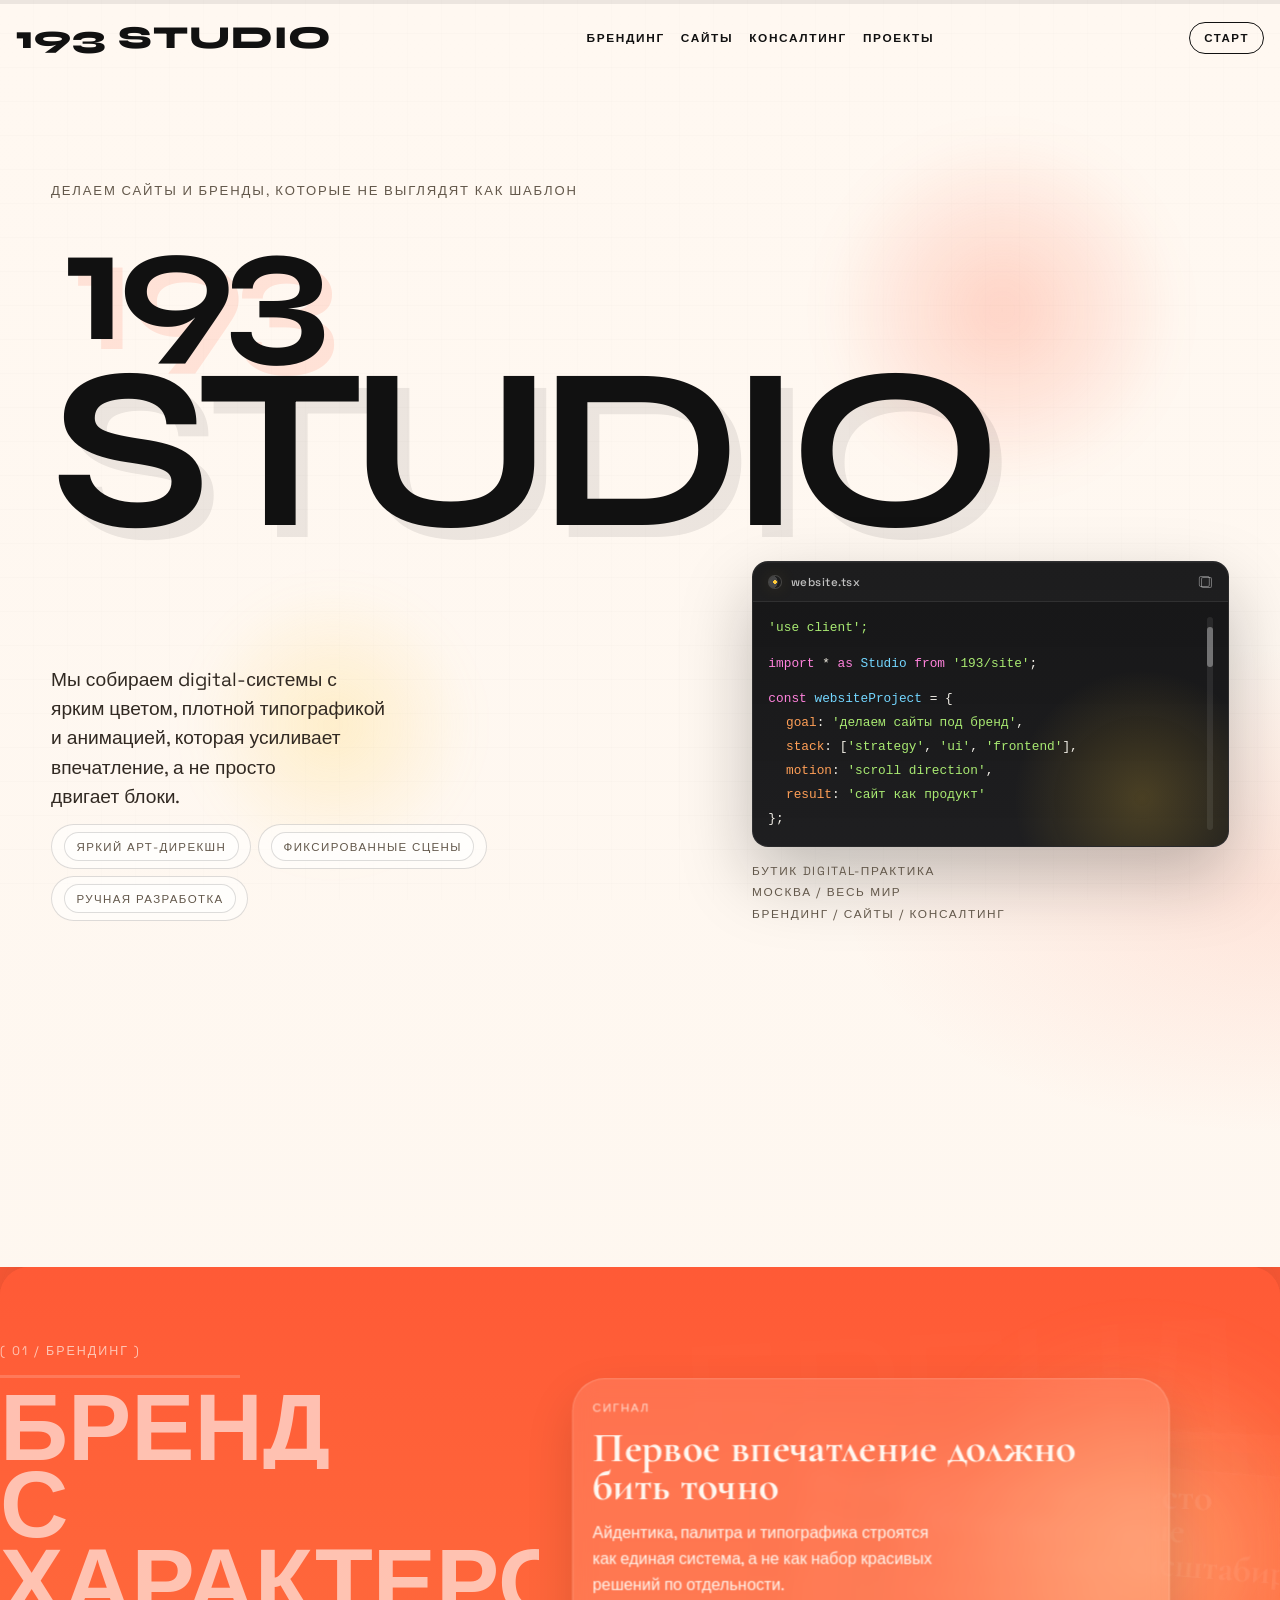
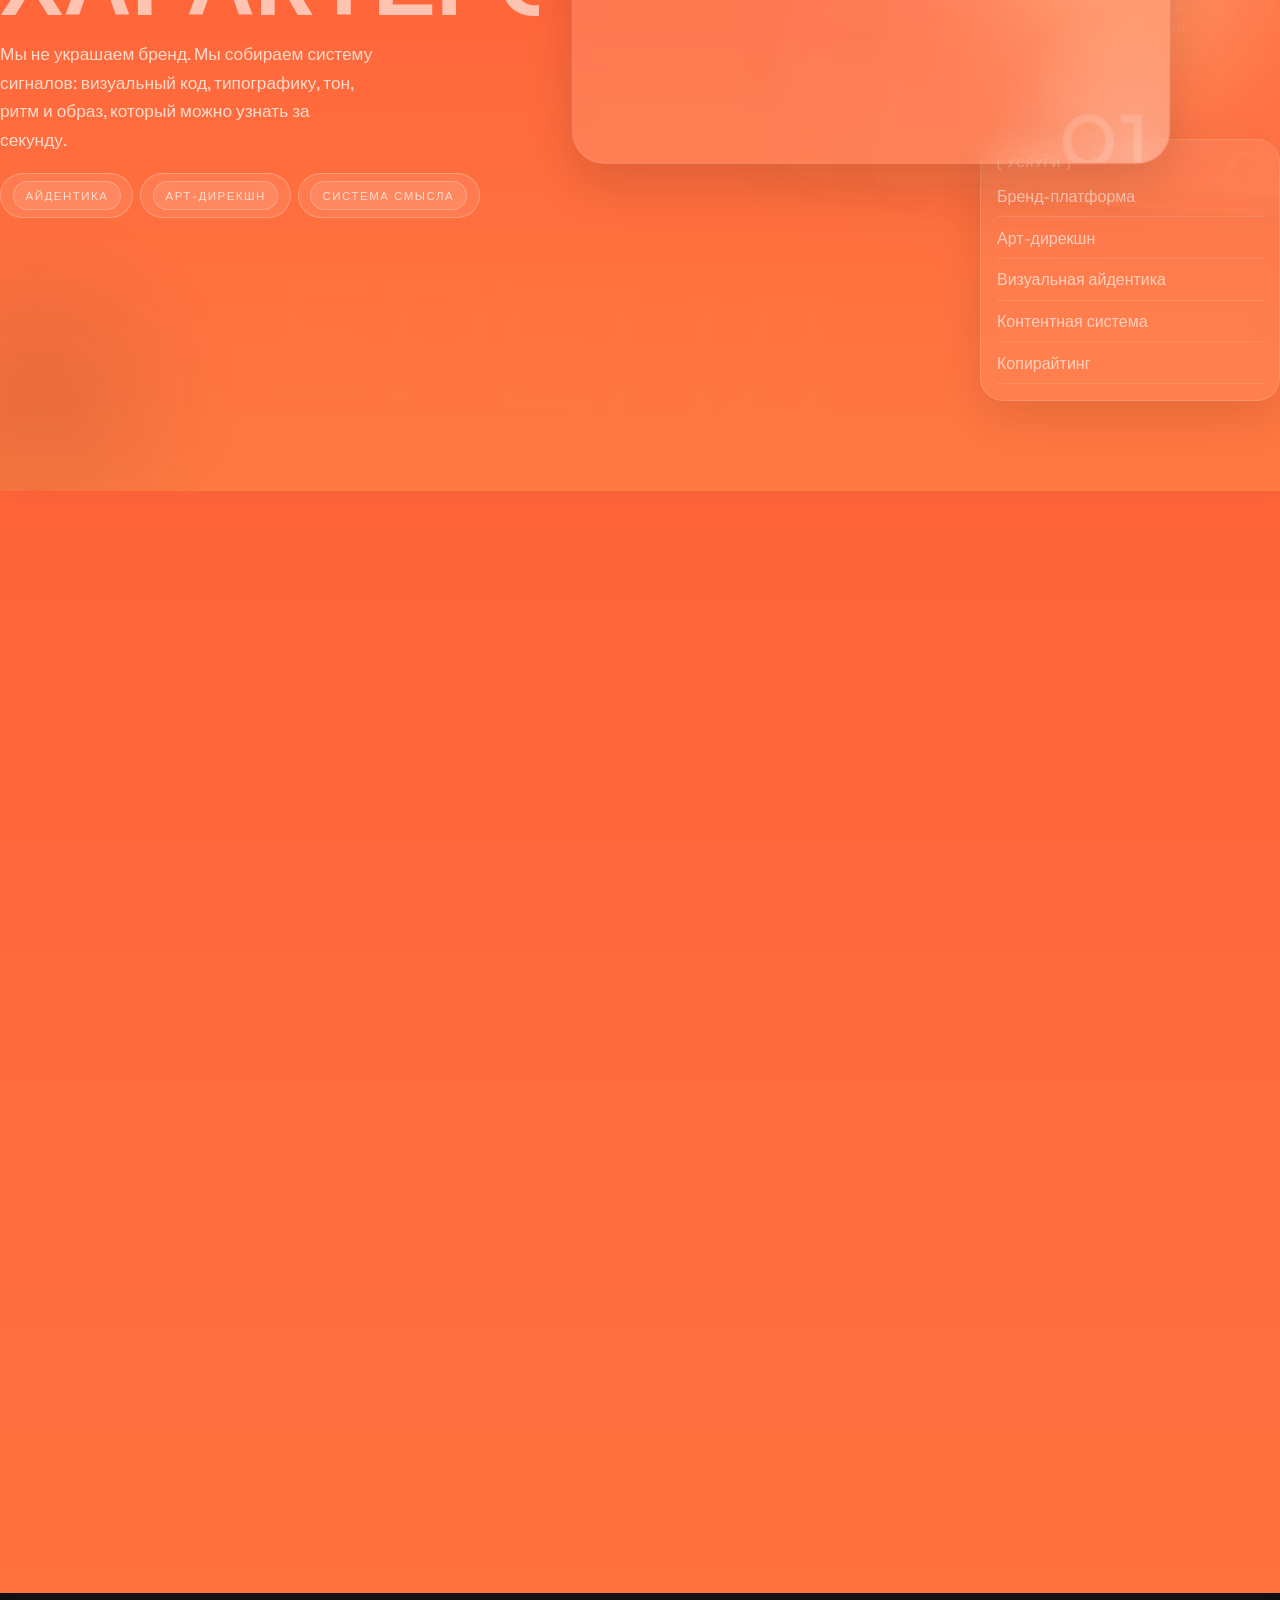
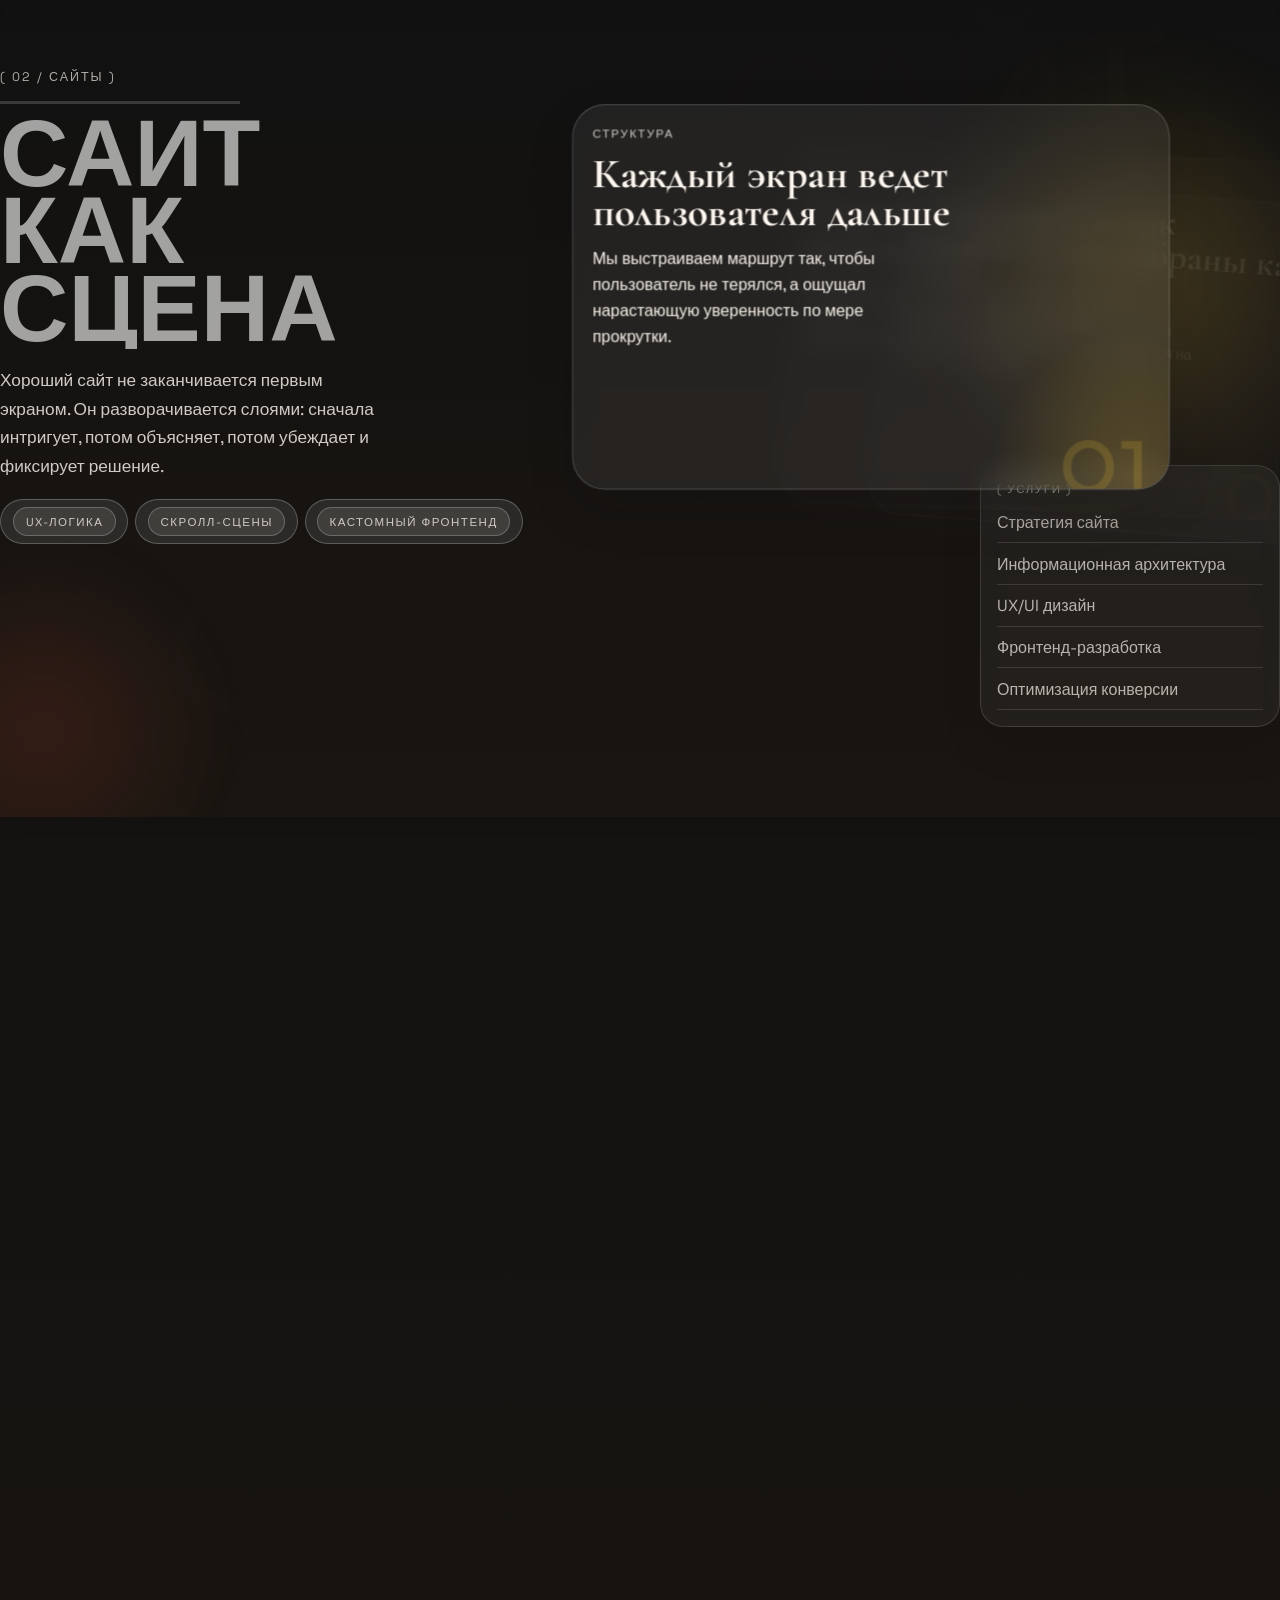
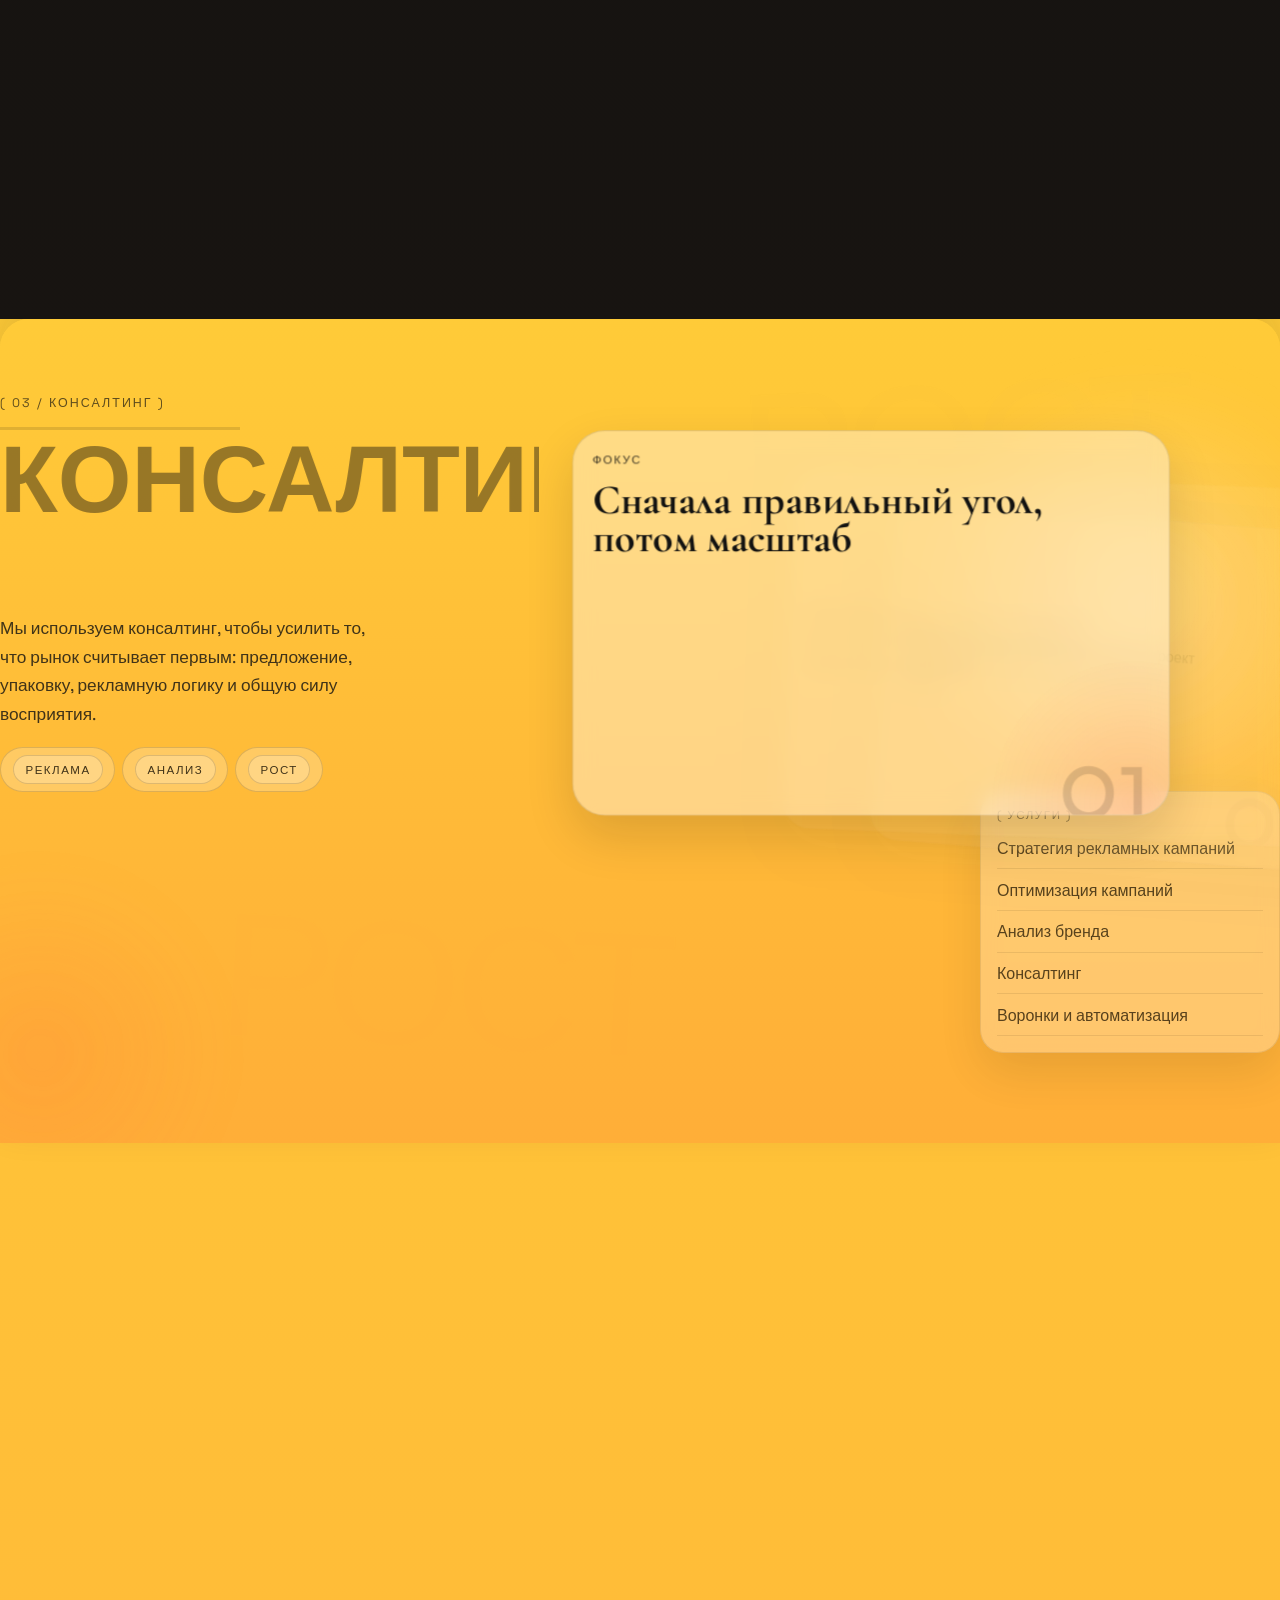
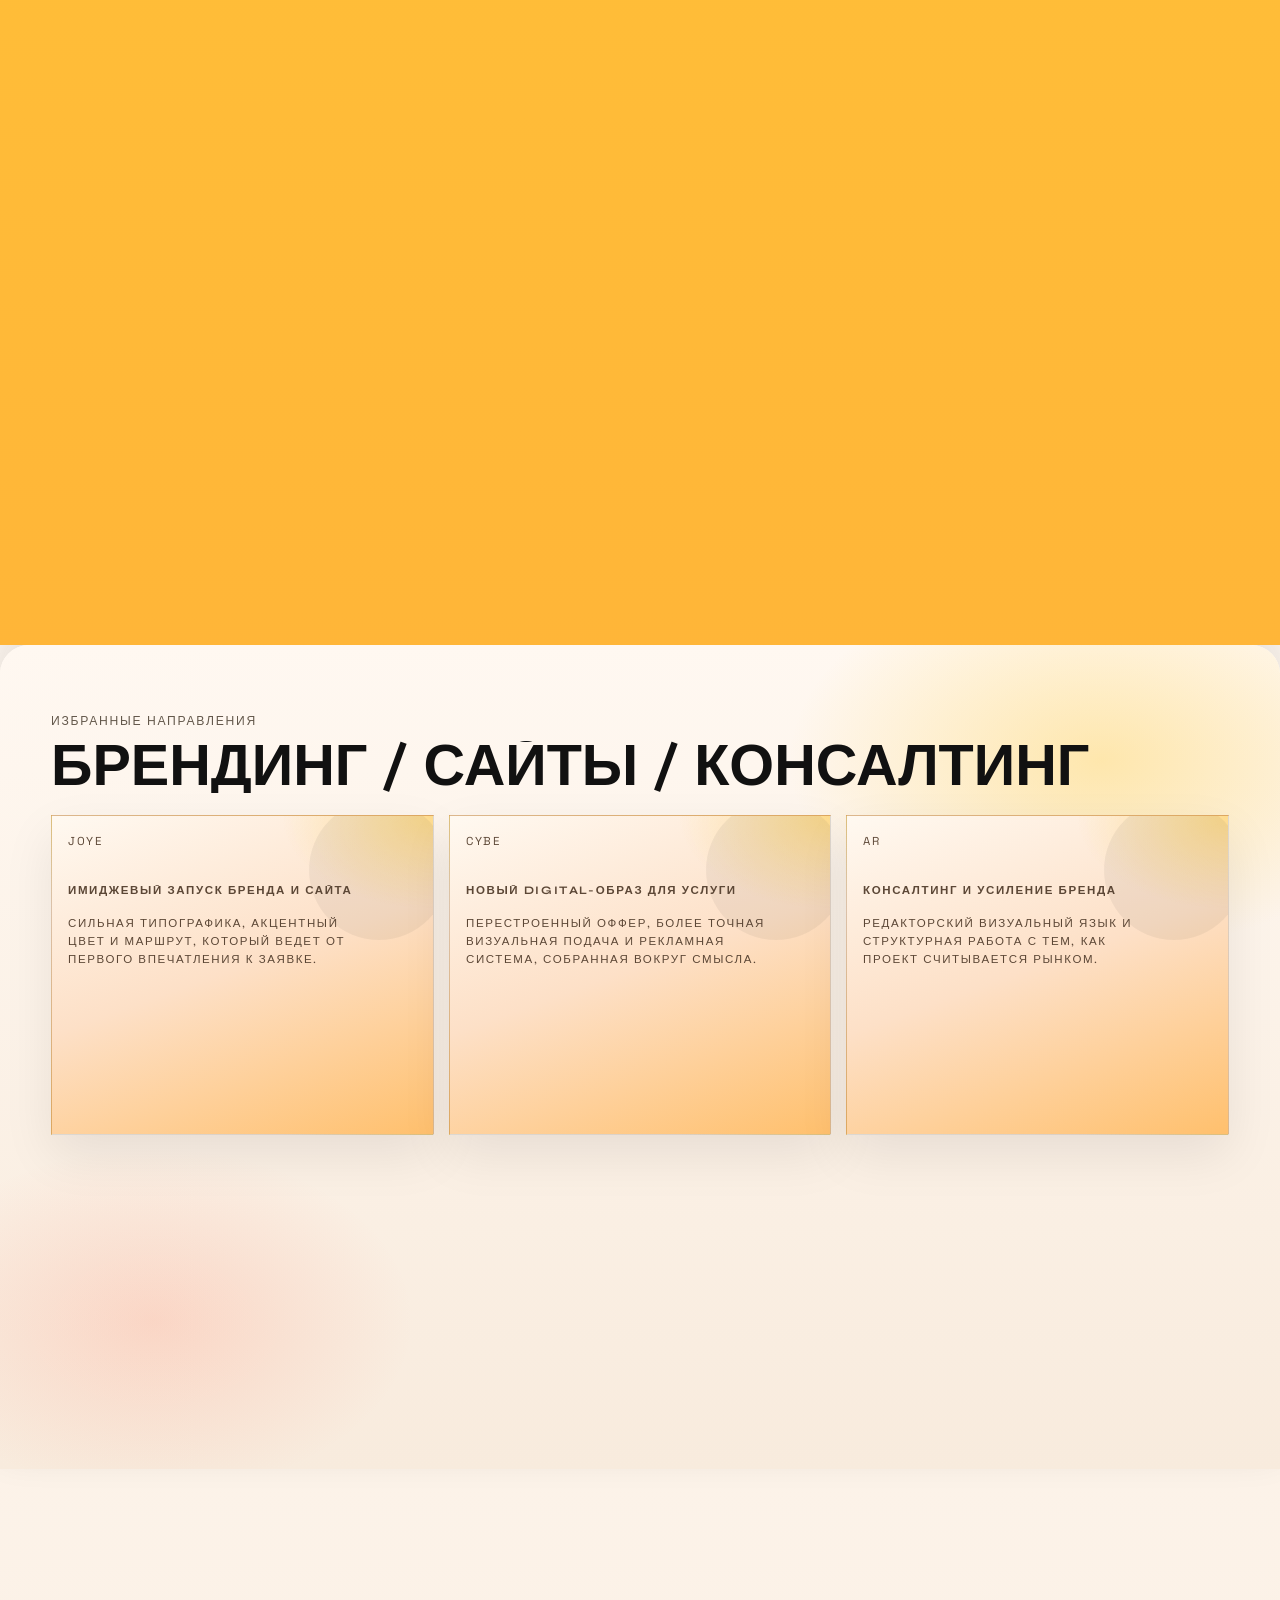
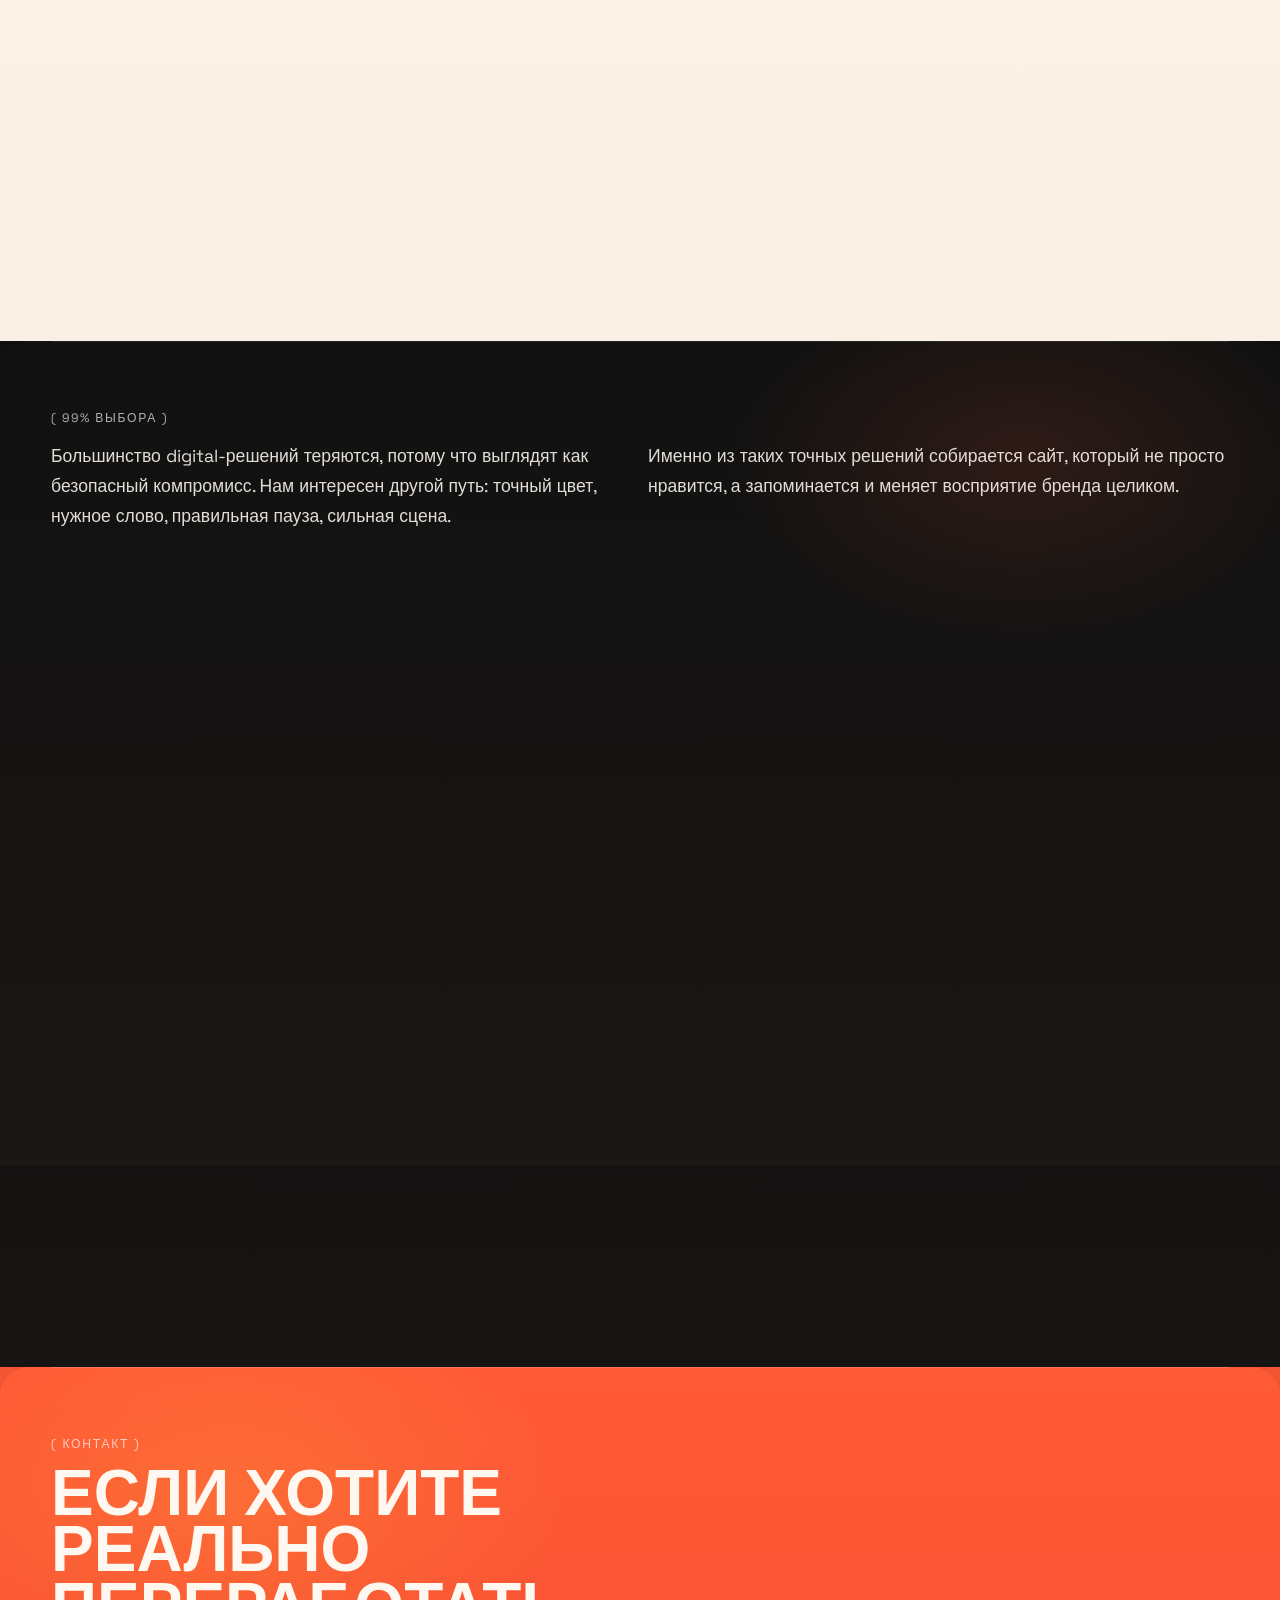
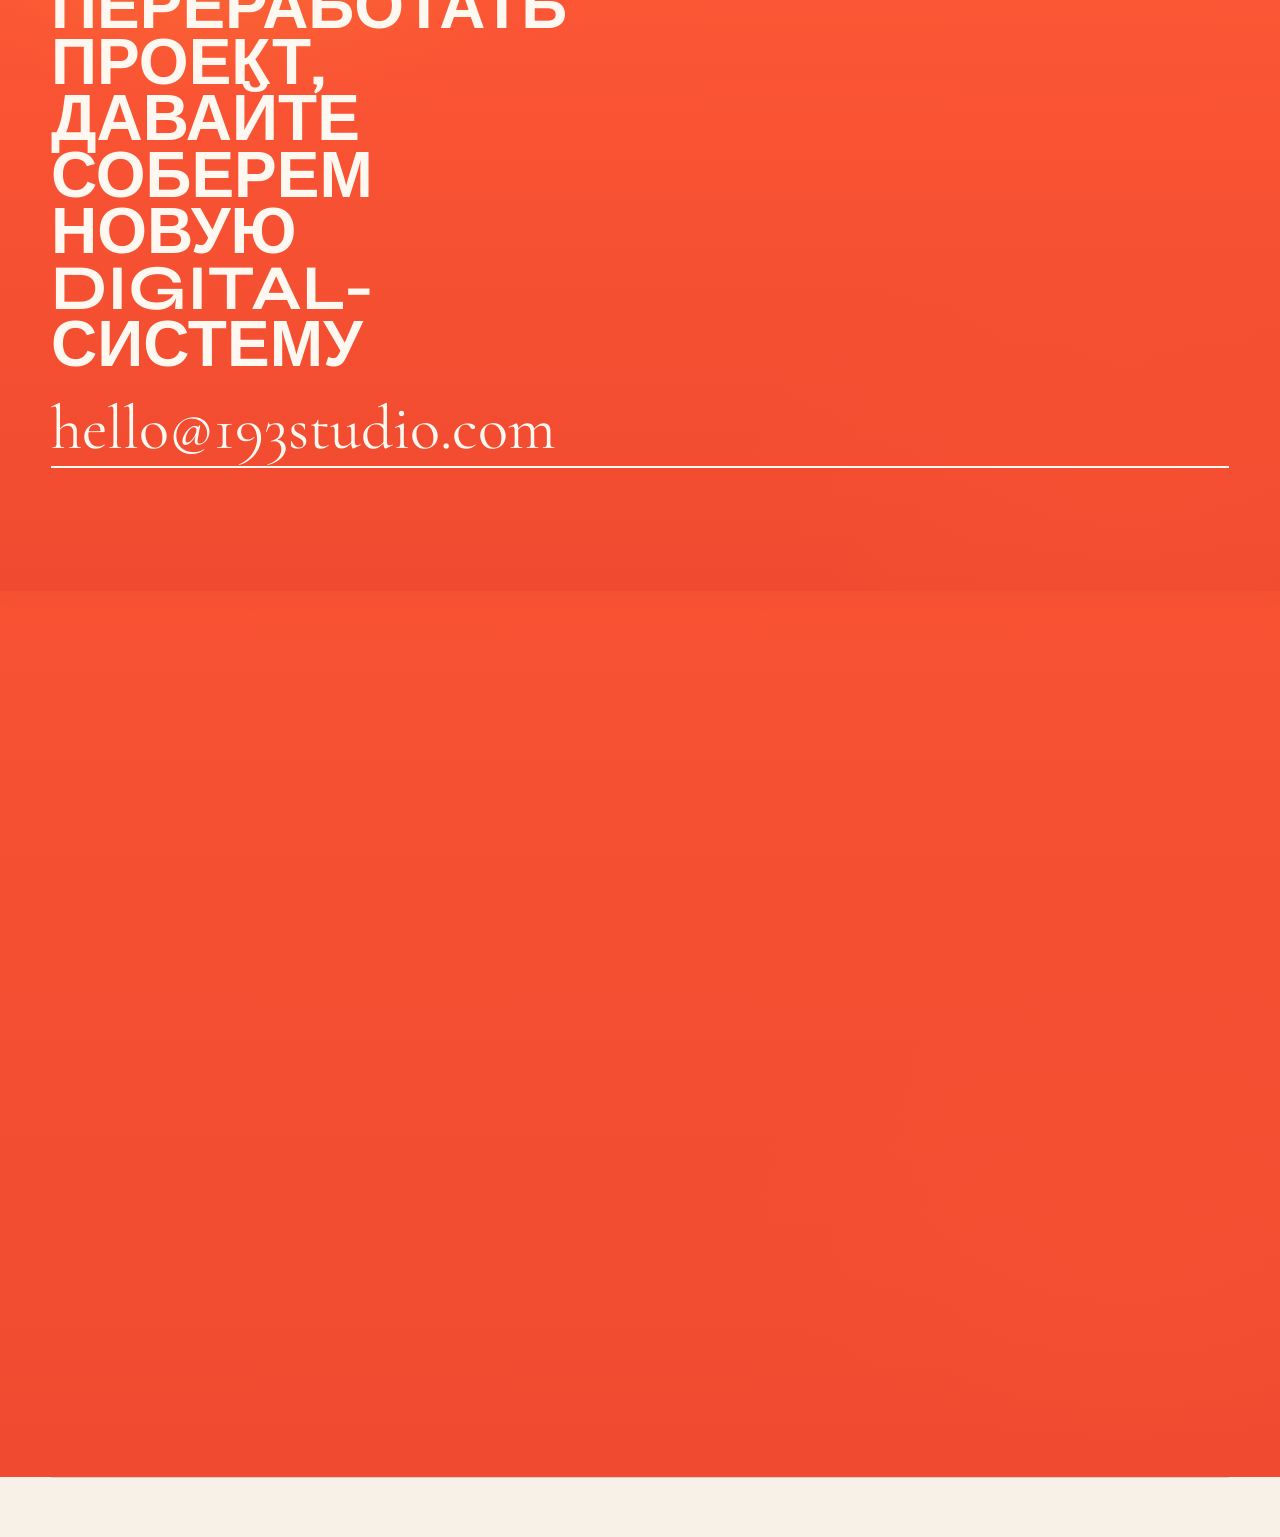
==== index.html @ e68c31e2 "Initial site for GitHub Pages" ====
﻿<!DOCTYPE html>
<html lang="ru">
<head>
  <meta charset="UTF-8" />
  <meta name="viewport" content="width=device-width, initial-scale=1.0" />
  <title>193 Studio - брендинг, сайты и digital-системы</title>
  <meta name="description" content="193 Studio - яркие digital-системы с сильной типографикой, режиссурой скролла и кастомной разработкой." />
  <link rel="preconnect" href="https://fonts.googleapis.com" />
  <link rel="preconnect" href="https://fonts.gstatic.com" crossorigin />
  <link href="https://fonts.googleapis.com/css2?family=Cormorant+Garamond:wght@500;600;700&family=Space+Grotesk:wght@400;500;700&family=Syne:wght@500;700;800&display=swap" rel="stylesheet" />
  <link rel="stylesheet" href="styles.css?v=20260404-25" />
</head>
<body>
  <div class="scroll-progress" aria-hidden="true"><span id="scrollProgress"></span></div>
  <div class="site-intro" id="siteIntro" aria-hidden="true">
    <div class="site-intro__wave-shell" id="siteIntroLogo">
      <span class="site-intro__wave-glow" aria-hidden="true"></span>
    </div>
  </div>

  <header class="topbar" id="topbar">
    <a class="brand" href="#home">193 STUDIO</a>
    <nav class="topnav">
      <a href="#branding">Брендинг</a>
      <a href="#website">Сайты</a>
      <a href="#consulting">Консалтинг</a>
      <a href="#projects">Проекты</a>
    </nav>
    <a class="top-cta" href="#contact">Старт</a>
  </header>

  <main id="home">
    <section class="hero stack-scene" aria-label="Первый экран">
      <div class="hero-pin stack-pin">
        <div class="hero-shell section-wrap">
          <div class="hero-grid">
            <div class="hero-main">
              <p class="hero-kicker">Делаем сайты и бренды, которые не выглядят как шаблон</p>
              <div class="hero-title-wrap" aria-label="193 Studio">
                <h1 class="hero-line hero-line-top" data-text="193">193</h1>
                <h1 class="hero-line hero-line-bottom" data-text="STUDIO">STUDIO</h1>
              </div>
              <div class="hero-bottom">
                <div class="hero-summary">
                  <p>Мы собираем digital-системы с ярким цветом, плотной типографикой и анимацией, которая усиливает впечатление, а не просто двигает блоки.</p>
                  <div class="hero-pills">
                    <span>яркий арт-дирекшн</span>
                    <span>фиксированные сцены</span>
                    <span>ручная разработка</span>
                  </div>
                </div>
                <div class="hero-side" data-drift="0.08">
                  <aside class="hero-codecard" aria-label="Кодовая карточка">
                    <div class="hero-codecard__bar">
                      <span class="hero-codecard__dots" aria-hidden="true"></span>
                      <span class="hero-codecard__file">website.tsx</span>
                      <span class="hero-codecard__copy" aria-hidden="true"></span>
                    </div>
                    <div class="hero-codecard__body">
                      <div class="hero-codecard__editor" aria-hidden="true">
                        <div class="code-line" style="--line-delay:0.08s"><span class="code-string">'use client';</span></div>
                        <div class="code-line code-line--gap" style="--line-delay:0.12s"></div>
                        <div class="code-line" style="--line-delay:0.18s"><span class="code-keyword">import</span> <span class="code-operator">*</span> <span class="code-keyword">as</span> <span class="code-name">Studio</span> <span class="code-keyword">from</span> <span class="code-string">'193/site'</span>;</div>
                        <div class="code-line code-line--gap" style="--line-delay:0.22s"></div>
                        <div class="code-line" style="--line-delay:0.3s"><span class="code-keyword">const</span> <span class="code-name">websiteProject</span> = {</div>
                        <div class="code-line code-line--indent" style="--line-delay:0.38s"><span class="code-key">goal</span>: <span class="code-string">'делаем сайты под бренд'</span>,</div>
                        <div class="code-line code-line--indent" style="--line-delay:0.46s"><span class="code-key">stack</span>: [<span class="code-string">'strategy'</span>, <span class="code-string">'ui'</span>, <span class="code-string">'frontend'</span>],</div>
                        <div class="code-line code-line--indent" style="--line-delay:0.54s"><span class="code-key">motion</span>: <span class="code-string">'scroll direction'</span>,</div>
                        <div class="code-line code-line--indent" style="--line-delay:0.62s"><span class="code-key">result</span>: <span class="code-string">'сайт как продукт'</span></div>
                        <div class="code-line" style="--line-delay:0.7s">};</div>
                      </div>
                      <span class="hero-codecard__scroll" aria-hidden="true"></span>
                    </div>
                  </aside>
                  <div class="hero-meta-group">
                    <p class="hero-meta">Бутик digital-практика</p>
                    <p class="hero-meta">Москва / весь мир</p>
                    <p class="hero-meta">Брендинг / сайты / консалтинг</p>
                  </div>
                </div>
              </div>
            </div>
          </div>
        </div>
      </div>
    </section>

    <section class="ticker" aria-label="Маркировка услуг">
      <div class="ticker-track">
        <span>БРЕНДИНГ</span>
        <span>СТРУКТУРА</span>
        <span>САЙТЫ</span>
        <span>СКРОЛЛ-РИТМ</span>
        <span>КОНСАЛТИНГ</span>
        <span>БРЕНДИНГ</span>
        <span>СТРУКТУРА</span>
        <span>САЙТЫ</span>
        <span>СКРОЛЛ-РИТМ</span>
        <span>КОНСАЛТИНГ</span>
      </div>
    </section>

    <section class="story-stage stage-branding" id="branding">
      <div class="stage-pin section-wrap">
        <div class="stage-ghost" aria-hidden="true">
          <span>БРЕНД</span>
          <span>БРЕНД</span>
        </div>
        <div class="stage-copy reveal" data-drift="0.04">
          <p class="stage-label">( 01 / БРЕНДИНГ )</p>
          <div class="stage-progressline"><span></span></div>
          <h2 class="stage-title">
            <span>Бренд</span>
            <span>с характером</span>
          </h2>
          <p class="stage-text">Мы не украшаем бренд. Мы собираем систему сигналов: визуальный код, типографику, тон, ритм и образ, который можно узнать за секунду.</p>
          <div class="stage-tags">
            <span>айдентика</span>
            <span>арт-дирекшн</span>
            <span>система смысла</span>
          </div>
        </div>

        <div class="stage-panels">
          <article class="stage-panel" data-panel-id="01" data-panel-index="0">
            <span class="panel-kicker">Сигнал</span>
            <strong>Первое впечатление должно бить точно</strong>
            <p>Айдентика, палитра и типографика строятся как единая система, а не как набор красивых решений по отдельности.</p>
          </article>
          <article class="stage-panel" data-panel-id="02" data-panel-index="1">
            <span class="panel-kicker">Голос</span>
            <strong>Редакторский тон вместо безликой подачи</strong>
            <p>Мы настраиваем язык бренда так, чтобы он был острым, запоминающимся и связанным с визуалом.</p>
          </article>
          <article class="stage-panel" data-panel-id="03" data-panel-index="2">
            <span class="panel-kicker">Система</span>
            <strong>Решения, которые выдерживают масштабирование</strong>
            <p>После запуска проект не разваливается: у него уже есть своя логика, правила и точки роста.</p>
          </article>
          <aside class="stage-services reveal">
            <p>( УСЛУГИ )</p>
            <ul>
              <li>Бренд-платформа</li>
              <li>Арт-дирекшн</li>
              <li>Визуальная айдентика</li>
              <li>Контентная система</li>
              <li>Копирайтинг</li>
            </ul>
          </aside>
        </div>
      </div>
    </section>

    <section class="story-stage stage-website" id="website">
      <div class="stage-pin section-wrap">
        <div class="stage-ghost" aria-hidden="true">
          <span>САЙТ</span>
          <span>САЙТ</span>
        </div>
        <div class="stage-copy reveal" data-drift="0.04">
          <p class="stage-label">( 02 / САЙТЫ )</p>
          <div class="stage-progressline"><span></span></div>
          <h2 class="stage-title">
            <span>Сайт</span>
            <span>как сцена</span>
          </h2>
          <p class="stage-text">Хороший сайт не заканчивается первым экраном. Он разворачивается слоями: сначала интригует, потом объясняет, потом убеждает и фиксирует решение.</p>
          <div class="stage-tags">
            <span>UX-логика</span>
            <span>скролл-сцены</span>
            <span>кастомный фронтенд</span>
          </div>
        </div>

        <div class="stage-panels">
          <article class="stage-panel" data-panel-id="01" data-panel-index="0">
            <span class="panel-kicker">Структура</span>
            <strong>Каждый экран ведет пользователя дальше</strong>
            <p>Мы выстраиваем маршрут так, чтобы пользователь не терялся, а ощущал нарастающую уверенность по мере прокрутки.</p>
          </article>
          <article class="stage-panel" data-panel-id="02" data-panel-index="1">
            <span class="panel-kicker">Анимация</span>
            <strong>Скролл ощущается как режиссура</strong>
            <p>Фиксированные сцены, смена акцентов, ритм панелей и типографики создают чувство движения без визуального шума.</p>
          </article>
          <article class="stage-panel" data-panel-id="03" data-panel-index="2">
            <span class="panel-kicker">Реализация</span>
            <strong>Дизайн и код собраны как один язык</strong>
            <p>Поэтому интерфейс выглядит цельно на десктопе и мобильных, а не распадается на отдельные эффекты.</p>
          </article>
          <aside class="stage-services reveal">
            <p>( УСЛУГИ )</p>
            <ul>
              <li>Стратегия сайта</li>
              <li>Информационная архитектура</li>
              <li>UX/UI дизайн</li>
              <li>Фронтенд-разработка</li>
              <li>Оптимизация конверсии</li>
            </ul>
          </aside>
        </div>
      </div>
    </section>

    <section class="story-stage stage-consulting" id="consulting">
      <div class="stage-pin section-wrap">
        <div class="stage-ghost" aria-hidden="true">
          <span>РОСТ</span>
          <span>РОСТ</span>
        </div>
        <div class="stage-copy reveal" data-drift="0.04">
          <p class="stage-label">( 03 / КОНСАЛТИНГ )</p>
          <div class="stage-progressline"><span></span></div>
          <h2 class="stage-title">
            <span>Консалтинг</span>
            <span>и рост</span>
          </h2>
          <p class="stage-text">Мы используем консалтинг, чтобы усилить то, что рынок считывает первым: предложение, упаковку, рекламную логику и общую силу восприятия.</p>
          <div class="stage-tags">
            <span>реклама</span>
            <span>анализ</span>
            <span>рост</span>
          </div>
        </div>

        <div class="stage-panels">
          <article class="stage-panel" data-panel-id="01" data-panel-index="0">
            <span class="panel-kicker">Фокус</span>
            <strong>Сначала правильный угол, потом масштаб</strong>
            <p>Без точного угла даже сильный бюджет не создаст устойчивую систему роста.</p>
          </article>
          <article class="stage-panel" data-panel-id="02" data-panel-index="1">
            <span class="panel-kicker">Анализ</span>
            <strong>Мы убираем шум и оставляем ядро</strong>
            <p>Смотрим на бренд, оффер и поведение аудитории так, чтобы решение было не эффектным, а рабочим.</p>
          </article>
          <article class="stage-panel" data-panel-id="03" data-panel-index="2">
            <span class="panel-kicker">Результат</span>
            <strong>Бизнес-логика и визуальная подача больше не спорят</strong>
            <p>Когда стратегия и визуал совпадают, проект начинает выглядеть дороже и работать точнее.</p>
          </article>
          <aside class="stage-services reveal">
            <p>( УСЛУГИ )</p>
            <ul>
              <li>Стратегия рекламных кампаний</li>
              <li>Оптимизация кампаний</li>
              <li>Анализ бренда</li>
              <li>Консалтинг</li>
              <li>Воронки и автоматизация</li>
            </ul>
          </aside>
        </div>
      </div>
    </section>

    <section class="projects stack-scene" id="projects">
      <div class="projects-pin stack-pin">
        <div class="projects-surface section-wrap">
          <div class="projects-head reveal">
            <p>ИЗБРАННЫЕ НАПРАВЛЕНИЯ</p>
            <h2>Брендинг / сайты / консалтинг</h2>
          </div>
          <div class="projects-grid">
            <a class="project-card reveal" href="#contact">
              <span>JOYE</span>
              <h3>Имиджевый запуск бренда и сайта</h3>
              <p>Сильная типографика, акцентный цвет и маршрут, который ведет от первого впечатления к заявке.</p>
            </a>
            <a class="project-card reveal" href="#contact">
              <span>CYBE</span>
              <h3>Новый digital-образ для услуги</h3>
              <p>Перестроенный оффер, более точная визуальная подача и рекламная система, собранная вокруг смысла.</p>
            </a>
            <a class="project-card reveal" href="#contact">
              <span>AR</span>
              <h3>Консалтинг и усиление бренда</h3>
              <p>Редакторский визуальный язык и структурная работа с тем, как проект считывается рынком.</p>
            </a>
          </div>
        </div>
      </div>
    </section>

    <section class="manifest stack-scene">
      <div class="manifest-pin stack-pin">
        <div class="manifest-surface section-wrap">
          <p class="manifest-label reveal">( 99% ВЫБОРА )</p>
          <div class="manifest-grid">
            <p class="reveal">Большинство digital-решений теряются, потому что выглядят как безопасный компромисс. Нам интересен другой путь: точный цвет, нужное слово, правильная пауза, сильная сцена.</p>
            <p class="reveal">Именно из таких точных решений собирается сайт, который не просто нравится, а запоминается и меняет восприятие бренда целиком.</p>
          </div>
        </div>
      </div>
    </section>

    <section class="contact stack-scene" id="contact">
      <div class="contact-pin stack-pin">
        <div class="contact-surface section-wrap">
          <p class="manifest-label reveal">( КОНТАКТ )</p>
          <h2 class="reveal">Если хотите реально переработать проект, давайте соберем новую digital-систему</h2>
          <a class="mail reveal" href="mailto:hello@193studio.com">hello@193studio.com</a>
        </div>
      </div>
    </section>
  </main>

  <footer class="footer section-wrap">
    <p>193 Studio</p>
    <p>Москва / весь мир</p>
    <p>Брендинг + сайты + консалтинг</p>
  </footer>

  <script src="script.js?v=20260404-25"></script>
</body>
</html>
---- styles.css ----
:root {
  --bg: #f8f1e8;
  --bg-soft: #f4e1cf;
  --ink: #111111;
  --muted: #63584b;
  --line: rgba(17, 17, 17, 0.14);
  --cream: #fff8f1;
  --coral: #ff5a36;
  --orange: #ff8b3d;
  --yellow: #ffcb38;
  --shadow: 0 28px 64px rgba(17, 17, 17, 0.14);
  --intro-left: 50vw;
  --intro-top: 50vh;
  --intro-width: min(88vw, 980px);
  --intro-height: auto;
  --intro-edge: -18%;
  --intro-wave-x: -24;
  --intro-wave-o: 0.32;
}

* {
  box-sizing: border-box;
}

html,
body {
  margin: 0;
  padding: 0;
}

html {
  scroll-behavior: smooth;
}

body {
  font-family: "Space Grotesk", sans-serif;
  color: var(--ink);
  background:
    radial-gradient(960px 520px at 15% -6%, rgba(255, 203, 56, 0.22), transparent 62%),
    radial-gradient(760px 420px at 100% 8%, rgba(255, 90, 54, 0.12), transparent 58%),
    linear-gradient(180deg, #fff8f1 0%, var(--bg) 100%);
  overflow-x: hidden;
}

body.intro-lock {
  overflow: hidden;
}

body::before {
  content: "";
  position: fixed;
  inset: 0;
  z-index: 1;
  pointer-events: none;
  opacity: 0.13;
  background-image:
    linear-gradient(transparent 96%, rgba(17, 17, 17, 0.09) 96%),
    linear-gradient(90deg, transparent 96%, rgba(17, 17, 17, 0.07) 96%);
  background-size: 34px 34px;
}

main,
header,
footer {
  position: relative;
  z-index: 2;
}

.site-intro {
  position: fixed;
  inset: 0;
  z-index: 260;
  background: #fffdf9;
  pointer-events: none;
  opacity: 1;
  transition: opacity 0.62s cubic-bezier(0.22, 1, 0.36, 1), visibility 0.62s ease;
}

.site-intro::before {
  content: "";
  position: absolute;
  inset: 0;
  background: #fffdf9;
}

.site-intro.is-hidden {
  opacity: 0;
  visibility: hidden;
}

.site-intro__wave-shell {
  position: fixed;
  left: var(--intro-left);
  top: var(--intro-top);
  width: var(--intro-width);
  height: var(--intro-height);
  pointer-events: none;
  z-index: 268;
}

.site-intro__wave-glow {
  display: none;
}

body.intro-active .hero-kicker,
body.intro-active .hero-bottom {
  opacity: 0;
}

body.intro-active main {
  z-index: 280;
}

body.intro-active .topbar,
body.intro-active .scroll-progress {
  opacity: 0;
}

body.intro-active::before {
  opacity: 0;
}

body.intro-active .hero-shell,
body.intro-active .hero-main,
body.intro-active .hero-title-wrap {
  transform: none;
}

body.intro-active .hero-shell::before,
body.intro-active .hero-shell::after {
  opacity: 0;
}

body.intro-active .hero-title-wrap {
  position: fixed;
  left: var(--intro-left);
  top: var(--intro-top);
  width: var(--intro-width);
  height: var(--intro-height);
  margin: 0;
  z-index: 270;
  gap: clamp(0.2rem, 0.8vh, 0.55rem);
  transform: none;
  pointer-events: none;
  align-content: start;
}

body.intro-active .hero-line {
  position: relative;
  color: transparent;
  text-shadow: none;
  -webkit-text-stroke: 1.5px rgba(17, 17, 17, 0.62);
}

body.intro-active .hero-line-top,
body.intro-active .hero-line-bottom {
  transform: none;
}

body.intro-active .hero-line::before,
body.intro-active .hero-line::after {
  content: attr(data-text);
  position: absolute;
  inset: 0;
  line-height: inherit;
  letter-spacing: inherit;
}

body.intro-active .hero-line::before {
  color: transparent;
  -webkit-text-stroke: 1.5px rgba(255, 90, 54, 0.12);
  transform: translate3d(0.03em, 0.05em, 0);
}

body.intro-active .hero-line::after {
  color: var(--ink);
  clip-path: polygon(
    0 0,
    calc(var(--intro-edge) - 14%) 0,
    calc(var(--intro-edge) - 5%) 14%,
    calc(var(--intro-edge) + 4%) 32%,
    calc(var(--intro-edge) - 3%) 50%,
    calc(var(--intro-edge) + 4%) 66%,
    calc(var(--intro-edge) - 2%) 84%,
    calc(var(--intro-edge)) 100%,
    0 100%
  );
}

body.intro-ending .hero-line {
  color: var(--ink);
  -webkit-text-stroke: 0;
}

body.intro-ending .hero-line::before,
body.intro-ending .hero-line::after,
body.intro-complete .hero-line::before,
body.intro-complete .hero-line::after {
  opacity: 0;
}

body.intro-ending .hero-title-wrap,
body.intro-ending .hero-kicker,
body.intro-ending .hero-bottom,
body.intro-complete .hero-title-wrap,
body.intro-complete .hero-kicker,
body.intro-complete .hero-bottom {
  opacity: 1;
  transition: opacity 0.55s cubic-bezier(0.22, 1, 0.36, 1), transform 0.55s cubic-bezier(0.22, 1, 0.36, 1);
}

body.intro-complete .topbar,
body.intro-complete .scroll-progress {
  opacity: 1;
  transition: opacity 0.45s ease;
}

.scroll-progress {
  position: fixed;
  left: 0;
  right: 0;
  top: 0;
  height: 4px;
  background: rgba(17, 17, 17, 0.08);
  z-index: 150;
}

.scroll-progress span {
  display: block;
  width: 0;
  height: 100%;
  background: linear-gradient(90deg, var(--coral), var(--yellow));
  box-shadow: 0 0 18px rgba(255, 90, 54, 0.44);
}

.section-wrap {
  width: min(1380px, 92vw);
  margin: 0 auto;
}

.stack-scene {
  position: relative;
  overflow: clip;
}

.stack-pin {
  position: sticky;
  top: 76px;
  min-height: calc(100vh - 76px);
  display: flex;
  align-items: stretch;
}

.hero-pin,
.stage-pin,
.projects-pin,
.manifest-pin,
.contact-pin {
  width: 100%;
}

.topbar {
  position: fixed;
  top: 0;
  left: 0;
  right: 0;
  height: 76px;
  padding: 0 1rem;
  display: grid;
  grid-template-columns: auto 1fr auto;
  align-items: center;
  gap: 1rem;
  z-index: 130;
  border-bottom: 1px solid transparent;
  transition: background 0.24s ease, border-color 0.24s ease, backdrop-filter 0.24s ease;
}

.topbar.is-solid {
  background: rgba(248, 241, 232, 0.86);
  border-color: var(--line);
  backdrop-filter: blur(12px);
}

.brand {
  text-decoration: none;
  color: inherit;
  font-family: "Syne", sans-serif;
  font-size: 2rem;
  font-weight: 800;
  letter-spacing: 0.03em;
  text-transform: uppercase;
}

.topnav {
  justify-self: center;
  display: flex;
  gap: 1rem;
}

.topnav a {
  position: relative;
  text-decoration: none;
  color: inherit;
  font-size: 0.74rem;
  font-weight: 700;
  letter-spacing: 0.14em;
  text-transform: uppercase;
}

.topnav a::after {
  content: "";
  position: absolute;
  left: 0;
  right: 0;
  bottom: -0.25rem;
  height: 1px;
  background: currentColor;
  transform: scaleX(0);
  transform-origin: left;
  transition: transform 0.22s ease;
}

.topnav a:hover::after {
  transform: scaleX(1);
}

.top-cta {
  text-decoration: none;
  color: inherit;
  border: 1px solid currentColor;
  border-radius: 999px;
  padding: 0.5rem 0.88rem;
  font-size: 0.72rem;
  font-weight: 700;
  letter-spacing: 0.13em;
  text-transform: uppercase;
  transition: transform 0.22s ease, background 0.22s ease, color 0.22s ease;
}

.top-cta:hover {
  transform: translateY(-2px);
  background: var(--ink);
  color: var(--cream);
}

.hero {
  position: relative;
  min-height: 220vh;
  padding: 0;
  overflow: clip;
  z-index: 10;
}

.hero-pin {
  z-index: 2;
}

.hero-shell {
  position: relative;
  min-height: calc(100vh - 76px);
  display: flex;
  flex-direction: column;
  justify-content: flex-start;
  padding: clamp(6.6rem, 8.5vh, 8.2rem) 0 clamp(3.2rem, 5vh, 4.6rem);
  transform: translate3d(0, var(--hero-shell-shift, 0px), 0) scale(var(--hero-shell-scale, 1));
  transform-origin: 50% 100%;
}

.hero-shell::before,
.hero-shell::after {
  content: "";
  position: absolute;
  border-radius: 50%;
  pointer-events: none;
  filter: blur(18px);
}

.hero-shell::before {
  top: 6%;
  right: 4%;
  width: 360px;
  height: 360px;
  background: radial-gradient(circle, rgba(255, 90, 54, 0.24) 0%, rgba(255, 90, 54, 0) 70%);
}

.hero-shell::after {
  left: 12%;
  bottom: 12%;
  width: 280px;
  height: 280px;
  background: radial-gradient(circle, rgba(255, 203, 56, 0.22) 0%, rgba(255, 203, 56, 0) 70%);
}

.hero-grid {
  position: relative;
  width: 100%;
  max-width: min(1320px, 100%);
  min-height: calc(100vh - 76px - clamp(9.8rem, 13vh, 12.8rem));
  margin: 0 auto;
}

.hero-meta {
  margin: 0;
  color: var(--muted);
  font-size: 0.74rem;
  letter-spacing: 0.14em;
  text-transform: uppercase;
}

.hero-main {
  position: relative;
  z-index: 2;
  display: grid;
  grid-template-rows: auto 1fr auto;
  align-content: stretch;
  gap: clamp(1rem, 1.6vw, 1.5rem);
  min-height: 100%;
  min-width: 0;
  max-width: min(100%, 84rem);
  margin: 0 auto;
  transform: translate3d(0, var(--hero-main-y, 0px), 0);
}

.hero-kicker {
  margin: 0;
  max-width: 42rem;
  color: var(--muted);
  font-size: 0.82rem;
  letter-spacing: 0.14em;
  text-transform: uppercase;
}

.hero-title-wrap {
  position: relative;
  display: flex;
  flex-direction: column;
  align-items: flex-start;
  justify-self: start;
  align-self: center;
  min-height: auto;
  gap: clamp(0.2rem, 0.8vh, 0.55rem);
  width: 100%;
  transform: translate3d(0, var(--hero-title-y, 0px), 0);
}

.hero-line {
  position: relative;
  margin: 0;
  font-family: "Syne", sans-serif;
  line-height: 0.82;
  text-transform: uppercase;
  will-change: transform;
}

.hero-line-top {
  font-size: clamp(6.6rem, 12.8vw, 10.8rem);
  letter-spacing: -0.05em;
  color: var(--ink);
  margin-left: clamp(0rem, 1.2vw, 0.8rem);
  text-shadow: 10px 10px 0 rgba(255, 90, 54, 0.14);
  transform: translate3d(var(--hero-top-x, 0px), var(--hero-top-y, 0px), 0) rotate(var(--hero-top-r, 0deg));
}

.hero-line-bottom {
  font-size: clamp(8.8rem, 18vw, 15.2rem);
  letter-spacing: -0.06em;
  color: var(--ink);
  line-height: 0.78;
  margin-top: 0;
  text-shadow: 12px 12px 0 rgba(17, 17, 17, 0.08);
  transform: translate3d(var(--hero-bottom-x, 0px), var(--hero-bottom-y, 0px), 0) rotate(var(--hero-bottom-r, 0deg));
}

.hero-bottom {
  display: grid;
  grid-template-columns: minmax(0, 1fr) minmax(320px, 0.72fr);
  gap: clamp(1.5rem, 3vw, 4rem);
  align-items: end;
  width: 100%;
  max-width: none;
  margin-top: auto;
}

.hero-summary {
  position: relative;
  z-index: 2;
  margin-top: 0;
  display: flex;
  flex-direction: column;
  align-items: flex-start;
  gap: 0.8rem;
  max-width: min(100%, 36rem);
}

.hero-summary p {
  margin: 0;
  max-width: 28ch;
  color: #312922;
  font-size: clamp(1.18rem, 1.5vw, 1.38rem);
  line-height: 1.52;
  text-wrap: pretty;
}

.hero-pills {
  display: flex;
  flex-wrap: wrap;
  justify-content: flex-start;
  gap: 0.45rem;
}

.hero-pills span {
  padding: 0.42rem 0.72rem;
  border-radius: 999px;
  border: 1px solid var(--line);
  background: rgba(255, 255, 255, 0.56);
  color: var(--muted);
  font-size: 0.72rem;
  letter-spacing: 0.12em;
  text-transform: uppercase;
}

.hero-side {
  position: relative;
  z-index: 2;
  display: grid;
  gap: 1rem;
  align-self: end;
  justify-self: end;
  width: min(100%, 31rem);
  transform: translate3d(0, var(--hero-meta-y, 0px), 0);
}

.hero-codecard {
  position: relative;
  overflow: hidden;
  border: 1px solid rgba(255, 255, 255, 0.08);
  border-radius: 1rem;
  background:
    linear-gradient(180deg, rgba(18, 18, 19, 0.985) 0%, rgba(22, 22, 24, 0.965) 100%);
  box-shadow:
    0 30px 70px rgba(17, 17, 17, 0.26),
    inset 0 1px 0 rgba(255, 255, 255, 0.04);
  color: #f5f4ef;
  opacity: 0;
  transform: translate3d(0, 26px, 0) scale(0.985);
}

.hero-codecard::after {
  content: "";
  position: absolute;
  inset: auto -10% -30% auto;
  width: 56%;
  aspect-ratio: 1;
  border-radius: 50%;
  background: radial-gradient(circle, rgba(255, 203, 56, 0.2) 0%, rgba(255, 203, 56, 0) 68%);
  pointer-events: none;
}

.hero-codecard__bar {
  display: grid;
  grid-template-columns: auto 1fr auto;
  align-items: center;
  gap: 0.65rem;
  padding: 0.8rem 1rem 0.75rem;
  border-bottom: 1px solid rgba(255, 255, 255, 0.08);
  background: rgba(255, 255, 255, 0.03);
}

.hero-codecard__dots,
.hero-codecard__copy {
  display: inline-flex;
  align-items: center;
  justify-content: center;
}

.hero-codecard__dots::before {
  content: "";
  width: 0.72rem;
  height: 0.72rem;
  border-radius: 50%;
  background:
    radial-gradient(circle at center, #ffcb38 0 22%, transparent 24%),
    radial-gradient(circle at 16% 50%, rgba(255, 255, 255, 0.18) 0 56%, transparent 60%);
  box-shadow:
    0 0 0 1px rgba(255, 255, 255, 0.16),
    0 0 18px rgba(255, 203, 56, 0.14);
}

.hero-codecard__copy::before,
.hero-codecard__copy::after {
  content: "";
  position: relative;
  display: block;
  width: 0.56rem;
  height: 0.56rem;
  border: 1px solid rgba(255, 255, 255, 0.36);
  border-radius: 0.12rem;
}

.hero-codecard__copy::before {
  transform: translateX(0.24rem);
}

.hero-codecard__copy::after {
  margin-left: -0.32rem;
  margin-top: 0.14rem;
  background: rgba(255, 255, 255, 0.02);
}

.hero-codecard__file {
  color: rgba(255, 255, 255, 0.72);
  font-size: 0.72rem;
  font-weight: 500;
  letter-spacing: 0.04em;
}

.hero-codecard__body {
  position: relative;
  z-index: 1;
  display: grid;
  grid-template-columns: minmax(0, 1fr) auto;
  gap: 0.82rem;
  min-height: 11.4rem;
  padding: 0.98rem 0.96rem 1rem;
  color: #f5f4ef;
  font-family: "SFMono-Regular", "Consolas", "Liberation Mono", monospace;
  font-size: 0.8rem;
  line-height: 1.72;
}

.hero-codecard__editor {
  display: grid;
  align-content: start;
  gap: 0.12rem;
}

.hero-codecard__scroll {
  position: relative;
  width: 0.34rem;
  height: 100%;
  border-radius: 999px;
  background: rgba(255, 255, 255, 0.08);
  overflow: hidden;
}

.hero-codecard__scroll::before {
  content: "";
  position: absolute;
  left: 0;
  right: 0;
  top: 0.6rem;
  height: 2.5rem;
  border-radius: inherit;
  background: rgba(255, 255, 255, 0.34);
  animation: heroConsoleScroll 5.2s ease-in-out 1.1s infinite;
}

.code-line {
  min-height: 1.22rem;
  color: #f2efe7;
  opacity: 0;
  transform: translate3d(0, 10px, 0);
}

.code-line--gap {
  min-height: 0.6rem;
}

.code-line--indent {
  padding-left: 1.1rem;
}

.code-comment {
  color: #838c88;
}

.code-keyword {
  color: #ff82dc;
}

.code-name {
  color: #73d6ff;
}

.code-key {
  color: #ff9f57;
}

.code-string {
  color: #a9ea72;
}

.code-operator {
  color: #f0ece2;
}

body.hero-live .hero-codecard {
  animation: heroConsoleIn 0.95s cubic-bezier(0.22, 1, 0.36, 1) 0.16s forwards;
}

body.hero-live .code-line {
  animation: heroCodeLineIn 0.55s cubic-bezier(0.22, 1, 0.36, 1) forwards;
  animation-delay: var(--line-delay, 0s);
}

@keyframes heroConsoleIn {
  0% {
    opacity: 0;
    transform: translate3d(0, 26px, 0) scale(0.985);
  }
  100% {
    opacity: 1;
    transform: translate3d(0, 0, 0) scale(1);
  }
}

@keyframes heroCodeLineIn {
  0% {
    opacity: 0;
    transform: translate3d(0, 10px, 0);
  }
  100% {
    opacity: 1;
    transform: translate3d(0, 0, 0);
  }
}

@keyframes heroConsoleScroll {
  0%,
  100% {
    transform: translateY(0);
  }
  48% {
    transform: translateY(3.3rem);
  }
  72% {
    transform: translateY(2.2rem);
  }
}

.hero-meta-group {
  display: grid;
  gap: 0.42rem;
  justify-items: start;
}

.ticker {
  position: relative;
  overflow: hidden;
  border-top: 1px solid var(--line);
  border-bottom: 1px solid var(--line);
  background: rgba(255, 255, 255, 0.28);
  z-index: 18;
}

.ticker-track {
  display: flex;
  gap: 1.4rem;
  width: max-content;
  padding: 0.9rem 0;
  animation: ticker 14s linear infinite;
}

.ticker-track span {
  white-space: nowrap;
  font-family: "Syne", sans-serif;
  font-size: clamp(1.08rem, 2vw, 1.8rem);
  letter-spacing: 0.08em;
  text-transform: uppercase;
}

@keyframes ticker {
  from { transform: translateX(0); }
  to { transform: translateX(-50%); }
}

.story-stage {
  position: relative;
  min-height: 290vh;
  overflow: clip;
  margin-top: -76vh;
}

.stage-branding {
  margin-top: calc(-80vh - 3.4rem);
}

.stage-pin::before,
.stage-pin::after {
  content: "";
  position: absolute;
  inset: auto;
  pointer-events: none;
  z-index: 1;
  border-radius: 50%;
  transform: translate3d(var(--wash-x, 0px), var(--wash-y, 0px), 0) rotate(var(--wash-r, 0deg)) scale(var(--wash-s, 1));
}

.stage-pin::before {
  top: 8%;
  right: -10%;
  width: clamp(320px, 36vw, 660px);
  height: clamp(320px, 36vw, 660px);
  opacity: 0.8;
  filter: blur(30px);
}

.stage-pin::after {
  bottom: -12%;
  left: -8%;
  width: clamp(240px, 28vw, 500px);
  height: clamp(240px, 28vw, 500px);
  opacity: 0.62;
  filter: blur(22px);
}

.stage-branding {
  z-index: 20;
  background: linear-gradient(180deg, #ff5a36 0%, #ff7942 100%);
  color: var(--cream);
}

.stage-branding .stage-pin {
  background: linear-gradient(180deg, #ff5a36 0%, #ff7942 100%);
  color: var(--cream);
}

.stage-branding .stage-pin::before {
  background: radial-gradient(circle, rgba(255, 210, 153, 0.54) 0%, rgba(255, 210, 153, 0) 66%);
}

.stage-branding .stage-pin::after {
  background: radial-gradient(circle, rgba(17, 17, 17, 0.16) 0%, rgba(17, 17, 17, 0) 70%);
}

.stage-website {
  z-index: 30;
  background: linear-gradient(180deg, #111111 0%, #1a1511 100%);
  color: var(--cream);
}

.stage-website .stage-pin {
  background: linear-gradient(180deg, #111111 0%, #1a1511 100%);
  color: var(--cream);
}

.stage-website .stage-pin::before {
  background: radial-gradient(circle, rgba(255, 203, 56, 0.22) 0%, rgba(255, 203, 56, 0) 68%);
}

.stage-website .stage-pin::after {
  background: radial-gradient(circle, rgba(255, 90, 54, 0.2) 0%, rgba(255, 90, 54, 0) 72%);
}

.stage-consulting {
  z-index: 40;
  background: linear-gradient(180deg, #ffcb38 0%, #ffae38 100%);
  color: var(--ink);
}

.stage-consulting .stage-pin {
  background: linear-gradient(180deg, #ffcb38 0%, #ffae38 100%);
  color: var(--ink);
}

.stage-consulting .stage-pin::before {
  background: radial-gradient(circle, rgba(255, 255, 255, 0.34) 0%, rgba(255, 255, 255, 0) 68%);
}

.stage-consulting .stage-pin::after {
  background: radial-gradient(circle, rgba(255, 90, 54, 0.22) 0%, rgba(255, 90, 54, 0) 72%);
}

.stage-pin {
  position: sticky;
  top: 76px;
  min-height: calc(100vh - 76px);
  display: grid;
  grid-template-columns: minmax(0, 0.86fr) minmax(0, 1.14fr);
  gap: clamp(1rem, 2vw, 2.25rem);
  align-items: start;
  padding: 3.6rem 0 2rem;
  overflow: hidden;
  border-top-left-radius: 1.8rem;
  border-top-right-radius: 1.8rem;
  transform: none;
  transform-origin: 50% 100%;
  box-shadow: 0 -18px 42px rgba(17, 17, 17, 0.12);
}

.stage-copy {
  position: relative;
  z-index: 2;
  display: flex;
  flex-direction: column;
  justify-content: center;
  transform: translate3d(var(--copy-x, 0px), var(--copy-y, 0px), 0) rotate(var(--copy-r, 0deg));
  opacity: var(--copy-o, 1);
}

.stage-ghost {
  position: absolute;
  inset: 0;
  pointer-events: none;
  z-index: 1;
}

.stage-ghost span {
  position: absolute;
  font-family: "Syne", sans-serif;
  font-size: clamp(5rem, 14vw, 13rem);
  line-height: 0.8;
  text-transform: uppercase;
  letter-spacing: -0.04em;
  color: rgba(255, 255, 255, 0.12);
  transform: translate3d(var(--ghost-x, 0px), var(--ghost-y, 0px), 0) rotate(var(--ghost-r, 0deg)) scale(var(--ghost-scale, 1));
}

.stage-branding .stage-ghost span:nth-child(1) {
  top: 8%;
  right: -2%;
}

.stage-branding .stage-ghost span:nth-child(2) {
  bottom: 8%;
  left: 16%;
}

.stage-website .stage-ghost span:nth-child(1) {
  top: 6%;
  right: 4%;
  color: rgba(255, 203, 56, 0.1);
}

.stage-website .stage-ghost span:nth-child(2) {
  bottom: 10%;
  left: 8%;
  color: rgba(255, 255, 255, 0.08);
}

.stage-consulting .stage-ghost span:nth-child(1) {
  top: 8%;
  right: 2%;
  color: rgba(17, 17, 17, 0.12);
}

.stage-consulting .stage-ghost span:nth-child(2) {
  bottom: 10%;
  left: 12%;
  color: rgba(255, 90, 54, 0.12);
}

.stage-label {
  margin: 0;
  font-size: 0.78rem;
  letter-spacing: 0.16em;
  text-transform: uppercase;
  opacity: 0.84;
}

.stage-progressline {
  margin-top: 1rem;
  width: min(240px, 70%);
  height: 3px;
  background: rgba(255, 255, 255, 0.22);
}

.stage-progressline span {
  display: block;
  width: calc(var(--stage-progress, 0) * 100%);
  height: 100%;
  background: rgba(255, 255, 255, 0.9);
}

.stage-consulting .stage-progressline {
  background: rgba(17, 17, 17, 0.16);
}

.stage-consulting .stage-progressline span {
  background: rgba(17, 17, 17, 0.88);
}

.stage-title {
  margin: 0.8rem 0 0;
  display: grid;
  gap: 0;
}

.stage-title span {
  display: block;
  font-family: "Syne", sans-serif;
  font-size: clamp(3.2rem, 7.4vw, 7.4rem);
  line-height: 0.82;
  text-transform: uppercase;
  will-change: transform;
  transform: translate3d(var(--title-x, 0px), var(--title-y, 0px), 0) skewX(var(--title-skew, 0deg));
}

.stage-title span:last-child {
  color: rgba(255, 255, 255, 0.76);
}

.stage-consulting .stage-title span:last-child {
  color: rgba(17, 17, 17, 0.54);
}

.stage-text {
  margin: 1rem 0 0;
  max-width: 34ch;
  font-size: 1.08rem;
  line-height: 1.65;
}

.stage-tags {
  margin-top: 1.2rem;
  display: flex;
  flex-wrap: wrap;
  gap: 0.45rem;
}

.stage-tags span {
  padding: 0.42rem 0.72rem;
  border-radius: 999px;
  border: 1px solid rgba(255, 255, 255, 0.3);
  background: rgba(255, 255, 255, 0.12);
  font-size: 0.72rem;
  text-transform: uppercase;
  letter-spacing: 0.13em;
}

.stage-consulting .stage-tags span {
  border-color: rgba(17, 17, 17, 0.18);
  background: rgba(255, 255, 255, 0.28);
}

.stage-panels {
  position: relative;
  min-height: clamp(560px, 72vh, 760px);
  align-self: start;
  padding: 0.5rem 0 11rem;
  z-index: 2;
}

.stage-panel,
.stage-services {
  border: 1px solid rgba(255, 255, 255, 0.2);
  background: rgba(255, 248, 241, 0.12);
  backdrop-filter: blur(10px);
  box-shadow: 0 20px 48px rgba(17, 17, 17, 0.14);
}

.stage-website .stage-panel,
.stage-website .stage-services {
  background: rgba(255, 255, 255, 0.07);
}

.stage-consulting .stage-panel,
.stage-consulting .stage-services {
  border-color: rgba(17, 17, 17, 0.12);
  background: rgba(255, 248, 241, 0.42);
}

.stage-panel {
  --panel-x: 0px;
  --panel-y: 0px;
  --panel-z: 0px;
  --panel-r: 0deg;
  --panel-scale: 1;
  --panel-blur: 0px;
  --panel-opacity: 1;
  --panel-focus: 0;
  position: absolute;
  top: clamp(36px, 7vh, 72px);
  left: clamp(0px, 1vw, 16px);
  width: min(82%, 640px);
  min-height: clamp(300px, 42vh, 410px);
  padding: 1.2rem 1.2rem 1.45rem;
  border-radius: 2rem;
  overflow: hidden;
  transform: translate3d(var(--panel-x), var(--panel-y), var(--panel-z)) rotate(var(--panel-r)) scale(var(--panel-scale));
  opacity: var(--panel-opacity);
  filter: none;
}

.stage-panel::before,
.stage-panel::after {
  content: "";
  position: absolute;
  pointer-events: none;
}

.stage-panel::before {
  inset: auto -18% -34% auto;
  width: 280px;
  height: 280px;
  border-radius: 50%;
  background: radial-gradient(circle, rgba(255, 255, 255, 0.34) 0%, rgba(255, 255, 255, 0) 72%);
  opacity: calc(0.22 + var(--panel-focus) * 0.54);
}

.stage-panel::after {
  content: attr(data-panel-id);
  right: 1rem;
  bottom: -0.7rem;
  font-family: "Syne", sans-serif;
  font-size: clamp(4rem, 8vw, 7.6rem);
  line-height: 0.78;
  color: rgba(255, 255, 255, 0.16);
}

.stage-website .stage-panel::before {
  background: radial-gradient(circle, rgba(255, 203, 56, 0.26) 0%, rgba(255, 203, 56, 0) 72%);
}

.stage-website .stage-panel::after {
  color: rgba(255, 203, 56, 0.16);
}

.stage-consulting .stage-panel::before {
  background: radial-gradient(circle, rgba(255, 90, 54, 0.24) 0%, rgba(255, 90, 54, 0) 72%);
}

.stage-consulting .stage-panel::after {
  color: rgba(17, 17, 17, 0.14);
}

.stage-panels .stage-panel:nth-of-type(2) {
  left: auto;
  right: 3%;
}

.stage-panels .stage-panel:nth-of-type(3) {
  left: 12%;
}

.panel-kicker {
  position: relative;
  z-index: 2;
  display: inline-block;
  font-size: 0.72rem;
  letter-spacing: 0.14em;
  text-transform: uppercase;
  opacity: 0.82;
}

.stage-panel strong {
  position: relative;
  z-index: 2;
  display: block;
  margin-top: 0.55rem;
  font-family: "Cormorant Garamond", serif;
  font-size: clamp(2.35rem, 3.2vw, 3.25rem);
  line-height: 0.92;
}

.stage-panel p {
  position: relative;
  z-index: 2;
  margin: 0.85rem 0 0;
  max-width: 34ch;
  line-height: 1.58;
}

.stage-services {
  --service-y: 0px;
  --service-r: 0deg;
  position: absolute;
  right: 0;
  bottom: 0;
  width: min(42%, 340px);
  padding: 1rem;
  border-radius: 1.45rem;
  transform: translate3d(0, var(--service-y), 0) rotate(var(--service-r, 0deg));
  opacity: var(--service-opacity, 1);
}

.stage-services p {
  margin: 0;
  font-size: 0.72rem;
  letter-spacing: 0.14em;
  text-transform: uppercase;
  opacity: 0.82;
}

.stage-services ul {
  margin: 1rem 0 0;
  padding: 0;
  list-style: none;
  display: grid;
  gap: 0.65rem;
}

.stage-services li {
  padding-bottom: 0.58rem;
  border-bottom: 1px solid rgba(255, 255, 255, 0.18);
}

.stage-consulting .stage-services li {
  border-bottom-color: rgba(17, 17, 17, 0.12);
}

.projects {
  min-height: 220vh;
  background:
    radial-gradient(520px 320px at 86% 14%, rgba(255, 203, 56, 0.36), transparent 60%),
    radial-gradient(420px 280px at 12% 82%, rgba(255, 90, 54, 0.16), transparent 62%),
    linear-gradient(180deg, #fff8f1 0%, #f8ebdd 100%);
  z-index: 50;
  margin-top: -76vh;
}

.projects-pin {
  background:
    radial-gradient(520px 320px at 86% 14%, rgba(255, 203, 56, 0.36), transparent 60%),
    radial-gradient(420px 280px at 12% 82%, rgba(255, 90, 54, 0.16), transparent 62%),
    linear-gradient(180deg, #fff8f1 0%, #f8ebdd 100%);
  border-top-left-radius: 1.8rem;
  border-top-right-radius: 1.8rem;
  transform: none;
  transform-origin: 50% 100%;
  box-shadow: 0 -18px 42px rgba(17, 17, 17, 0.12);
  overflow: hidden;
}

.projects-surface {
  position: relative;
  min-height: calc(100vh - 76px);
  display: flex;
  flex-direction: column;
  justify-content: flex-start;
  padding: 4.25rem 0 4rem;
}

.projects-head p {
  margin: 0;
  color: var(--muted);
  font-size: 0.76rem;
  letter-spacing: 0.14em;
  text-transform: uppercase;
}

.projects-head h2 {
  margin: 0.72rem 0 0;
  font-family: "Syne", sans-serif;
  font-size: clamp(2rem, 4.5vw, 3.8rem);
  line-height: 0.9;
  text-transform: uppercase;
}

.projects-grid {
  margin-top: 1.4rem;
  display: grid;
  grid-template-columns: repeat(3, minmax(0, 1fr));
  gap: 0.9rem;
}

.project-card {
  position: relative;
  min-height: 320px;
  padding: 1rem;
  overflow: hidden;
  border: 1px solid var(--line);
  background:
    radial-gradient(260px 160px at 100% 0%, rgba(255, 203, 56, 0.46), transparent 58%),
    linear-gradient(160deg, #fff9f1 0%, #fde0c7 48%, #ffc06d 100%);
  text-decoration: none;
  color: inherit;
  box-shadow: 0 20px 48px rgba(17, 17, 17, 0.08);
  transition: transform 0.24s ease, box-shadow 0.24s ease;
}

.project-card::before {
  content: "";
  position: absolute;
  right: -16px;
  top: -16px;
  width: 140px;
  height: 140px;
  border-radius: 50%;
  background: rgba(17, 17, 17, 0.05);
}

.project-card:hover {
  transform: translateY(-10px);
  box-shadow: 0 28px 56px rgba(17, 17, 17, 0.14);
}

.project-card span,
.project-card h3,
.project-card p {
  position: relative;
  z-index: 1;
}

.project-card span {
  display: inline-block;
  color: #5c4736;
  font-size: 0.72rem;
  letter-spacing: 0.14em;
  text-transform: uppercase;
}

.project-card h3 {
  margin: 0.8rem 0 0;
  font-family: "Syne", sans-serif;
  font-size: clamp(1.55rem, 2.9vw, 2.35rem);
  line-height: 0.9;
  text-transform: uppercase;
}

.project-card p {
  margin: 0.95rem 0 0;
  max-width: 30ch;
  color: #30261f;
  line-height: 1.55;
}

.manifest {
  min-height: 190vh;
  background:
    radial-gradient(520px 320px at 80% 14%, rgba(255, 90, 54, 0.12), transparent 58%),
    linear-gradient(180deg, #111111 0%, #1a1715 100%);
  color: var(--cream);
  z-index: 60;
  margin-top: -76vh;
}

.manifest-pin {
  background:
    radial-gradient(520px 320px at 80% 14%, rgba(255, 90, 54, 0.12), transparent 58%),
    linear-gradient(180deg, #111111 0%, #1a1715 100%);
  color: var(--cream);
  border-top-left-radius: 1.8rem;
  border-top-right-radius: 1.8rem;
  transform: none;
  transform-origin: 50% 100%;
  box-shadow: 0 -18px 42px rgba(17, 17, 17, 0.12);
  overflow: hidden;
}

.manifest-surface {
  position: relative;
  min-height: calc(100vh - 76px);
  display: flex;
  flex-direction: column;
  justify-content: flex-start;
  padding: 4.25rem 0 4rem;
  border-top: 1px solid rgba(255, 255, 255, 0.08);
}

.manifest-label {
  margin: 0;
  color: var(--muted);
  font-size: 0.76rem;
  letter-spacing: 0.14em;
  text-transform: uppercase;
}

.manifest-grid {
  margin-top: 1rem;
  display: grid;
  grid-template-columns: repeat(2, minmax(0, 1fr));
  gap: 1rem;
}

.manifest-grid p {
  margin: 0;
  color: rgba(255, 248, 241, 0.88);
  font-size: 1.1rem;
  line-height: 1.7;
}

.contact {
  min-height: 190vh;
  background:
    radial-gradient(560px 340px at 18% 16%, rgba(255, 203, 56, 0.18), transparent 60%),
    radial-gradient(620px 360px at 88% 86%, rgba(255, 90, 54, 0.24), transparent 64%),
    linear-gradient(180deg, #ff5a36 0%, #f04a30 100%);
  color: var(--cream);
  z-index: 70;
  margin-top: -76vh;
}

.contact-pin {
  background:
    radial-gradient(560px 340px at 18% 16%, rgba(255, 203, 56, 0.18), transparent 60%),
    radial-gradient(620px 360px at 88% 86%, rgba(255, 90, 54, 0.24), transparent 64%),
    linear-gradient(180deg, #ff5a36 0%, #f04a30 100%);
  color: var(--cream);
  border-top-left-radius: 1.8rem;
  border-top-right-radius: 1.8rem;
  transform: none;
  transform-origin: 50% 100%;
  box-shadow: 0 -18px 42px rgba(17, 17, 17, 0.12);
  overflow: hidden;
}

.contact-surface {
  position: relative;
  min-height: calc(100vh - 76px);
  display: flex;
  flex-direction: column;
  justify-content: flex-start;
  padding: 4.25rem 0 5.2rem;
  border-top: 1px solid rgba(255, 255, 255, 0.14);
}

.contact h2 {
  margin: 0.9rem 0 1rem;
  max-width: 12ch;
  font-family: "Syne", sans-serif;
  font-size: clamp(2.5rem, 5vw, 5.3rem);
  line-height: 0.88;
  text-transform: uppercase;
}

.mail {
  text-decoration: none;
  color: inherit;
  font-family: "Cormorant Garamond", serif;
  font-size: clamp(2.2rem, 5vw, 3.9rem);
  border-bottom: 2px solid currentColor;
}

.manifest .manifest-label,
.contact .manifest-label {
  color: rgba(255, 255, 255, 0.68);
}

.footer {
  border-top: 1px solid var(--line);
  padding: 1rem 0 1.7rem;
  display: flex;
  justify-content: space-between;
  flex-wrap: wrap;
  gap: 0.8rem;
}

.footer p {
  margin: 0;
  color: var(--muted);
  font-size: 0.74rem;
  letter-spacing: 0.14em;
  text-transform: uppercase;
}

[data-drift] {
  --drift-y: 0px;
}

.text-rise {
  --text-rise-delay: 0s;
  --text-rise-distance: 108%;
  overflow: hidden;
}

.text-rise__inner {
  display: block;
  transform: translate3d(0, var(--text-rise-distance), 0) scaleY(1.08);
  transform-origin: 50% 100%;
  clip-path: inset(100% 0 0 0);
  opacity: 0.04;
  will-change: transform, clip-path, opacity;
  transition:
    transform 0.9s cubic-bezier(0.22, 1, 0.36, 1),
    clip-path 0.9s cubic-bezier(0.22, 1, 0.36, 1),
    opacity 0.55s ease;
  transition-delay: var(--text-rise-delay);
}

.text-rise.show .text-rise__inner {
  transform: translate3d(0, 0, 0) scaleY(1);
  clip-path: inset(0 0 0 0);
  opacity: 1;
}

.hero-pills span.text-rise,
.stage-tags span.text-rise {
  display: inline-flex;
}

.hero-pills span .text-rise__inner,
.stage-tags span .text-rise__inner {
  display: inline-block;
}

.hero-meta.text-rise,
.panel-kicker.text-rise,
.manifest-label.text-rise,
.project-card span.text-rise,
.stage-services li.text-rise,
.footer p.text-rise {
  --text-rise-distance: 92%;
}

.hero-kicker.text-rise,
.stage-label.text-rise {
  --text-rise-distance: 80%;
}

.reveal {
  opacity: 0;
  filter: blur(4px);
  transform: translate3d(0, calc(var(--drift-y, 0px) + 24px), 0) scale(0.985);
  transition:
    opacity 0.55s cubic-bezier(0.22, 1, 0.36, 1),
    transform 0.55s cubic-bezier(0.22, 1, 0.36, 1),
    filter 0.55s cubic-bezier(0.22, 1, 0.36, 1);
}

.reveal.show {
  opacity: 1;
  filter: blur(0);
  transform: translate3d(0, var(--drift-y, 0px), 0) scale(1);
}

.story-stage .stage-copy.reveal,
.story-stage .stage-copy.reveal.show {
  opacity: var(--copy-o, 1);
  filter: none;
  transform: translate3d(var(--copy-x, 0px), var(--copy-y, 0px), 0) rotate(var(--copy-r, 0deg));
  transition: none;
}

.story-stage .stage-services.reveal,
.story-stage .stage-services.reveal.show {
  opacity: var(--service-opacity, 1);
  filter: none;
  transform: translate3d(0, var(--service-y, 0px), 0) rotate(var(--service-r, 0deg));
  transition: none;
}

.projects .reveal,
.projects .reveal.show,
.manifest .reveal,
.manifest .reveal.show,
.contact .reveal,
.contact .reveal.show {
  opacity: 1;
  filter: none;
  transform: translate3d(0, var(--drift-y, 0px), 0) scale(1);
}

@media (max-width: 1180px) {
  .hero-grid {
    gap: 1.3rem;
    min-height: auto;
  }

  .hero-main {
    gap: 1.05rem;
    min-height: auto;
  }

  .hero-bottom {
    grid-template-columns: 1fr;
    gap: 1rem;
    max-width: min(100%, 42rem);
  }

  .hero-side {
    width: min(100%, 42rem);
    justify-self: start;
  }

  .stage-pin {
    grid-template-columns: 1fr;
    min-height: auto;
  }

  .stage-panels {
    min-height: 700px;
    padding-bottom: 12rem;
  }

  .stage-panel {
    width: min(88%, 620px);
  }

  .stage-services {
    width: min(68%, 360px);
  }

  .projects-grid {
    grid-template-columns: repeat(2, minmax(0, 1fr));
  }

  .projects,
  .manifest,
  .contact {
    min-height: 180vh;
  }
}

@media (max-width: 820px) {
  .section-wrap {
    width: min(88vw, 680px);
  }

  .stack-pin {
    position: relative;
    top: 0;
    min-height: auto;
  }

  .story-stage,
  .projects,
  .manifest,
  .contact {
    margin-top: 0;
  }

  .stage-pin,
  .projects-pin,
  .manifest-pin,
  .contact-pin {
    border-top-left-radius: 0;
    border-top-right-radius: 0;
    transform: none;
    box-shadow: none;
  }

  .topbar {
    height: 60px;
    grid-template-columns: auto auto;
    padding: 0 0.72rem;
  }

  .brand {
    font-size: 1.18rem;
  }

  .top-cta {
    padding: 0.36rem 0.68rem;
    font-size: 0.56rem;
  }

  .topnav {
    display: none;
  }

  .hero {
    min-height: auto;
  }

  .hero-grid {
    gap: 0.72rem;
  }

  .hero-shell {
    min-height: auto;
    padding-top: 5.6rem;
    padding-bottom: 1.55rem;
  }

  .hero-main {
    gap: 0.92rem;
    justify-content: flex-start;
  }

  .hero-bottom {
    grid-template-columns: 1fr;
    gap: 0.9rem;
  }

  .hero-side {
    width: 100%;
    gap: 0.78rem;
    justify-self: stretch;
  }

  .hero-summary {
    gap: 0.58rem;
    margin-top: 0;
  }

  .hero-title-wrap {
    min-height: auto;
    gap: 0.18rem;
  }

  .hero-line-top {
    margin-left: 0;
  }

  .hero-line-bottom {
    margin-top: 0;
  }

  .hero-line-top {
    font-size: clamp(3rem, 12.4vw, 4.8rem);
  }

  .hero-line-bottom {
    font-size: clamp(4.4rem, 18vw, 6.2rem);
  }

  .hero-kicker,
  .hero-meta {
    font-size: 0.62rem;
    letter-spacing: 0.12em;
  }

  .hero-summary p {
    font-size: 0.9rem;
    line-height: 1.46;
  }

  .hero-pills {
    justify-content: flex-start;
    gap: 0.28rem;
  }

  .hero-pills span {
    font-size: 0.5rem;
    padding: 0.25rem 0.42rem;
  }

  .hero-meta-group {
    grid-template-columns: repeat(2, minmax(0, 1fr));
    gap: 0.16rem 0.7rem;
    justify-self: start;
  }

  .hero-codecard {
    border-radius: 0.92rem;
  }

  .hero-codecard__bar {
    padding: 0.7rem 0.82rem 0.66rem;
  }

  .hero-codecard__body {
    padding: 0.88rem 0.82rem 0.94rem;
    font-size: 0.7rem;
    line-height: 1.62;
  }

  .story-stage {
    min-height: auto;
  }

  .stage-pin {
    position: relative;
    top: 0;
    min-height: auto;
    gap: 1rem;
    padding: 1.8rem 0 1.95rem;
  }

  .stage-ghost {
    display: none;
  }

  .stage-copy {
    max-width: 30rem;
    transform: translate3d(var(--copy-x, 0px), var(--copy-y, 0px), 0) rotate(var(--copy-r, 0deg));
    opacity: var(--copy-o, 1);
    transition: transform 0.45s cubic-bezier(0.22, 1, 0.36, 1), opacity 0.45s ease;
  }

  .stage-label {
    font-size: 0.62rem;
    letter-spacing: 0.12em;
  }

  .stage-progressline {
    margin-top: 0.72rem;
    width: min(160px, 54%);
    height: 2px;
  }

  .stage-title span {
    font-size: clamp(1.56rem, 8.8vw, 2.3rem);
    line-height: 0.86;
    transform: translate3d(var(--title-x, 0px), var(--title-y, 0px), 0) skewX(var(--title-skew, 0deg));
    transition: transform 0.45s cubic-bezier(0.22, 1, 0.36, 1);
  }

  .stage-text {
    max-width: none;
    margin-top: 0.72rem;
    font-size: 0.8rem;
    line-height: 1.42;
  }

  .stage-tags {
    margin-top: 0.72rem;
    gap: 0.28rem;
  }

  .stage-tags span {
    font-size: 0.5rem;
    padding: 0.25rem 0.42rem;
  }

  .stage-panels {
    min-height: auto;
    padding: 0.1rem 0 0;
    display: grid;
    gap: 0.9rem;
    perspective: none;
  }

  .stage-panel,
  .stage-services {
    position: relative;
    inset: auto;
    left: auto;
    right: auto;
    top: auto;
    width: 100%;
    min-height: auto;
    border-radius: 1rem;
    margin-inline: 0.1rem;
    transition:
      transform 0.7s cubic-bezier(0.22, 1, 0.36, 1),
      opacity 0.7s ease,
      filter 0.7s ease;
  }

  .stage-panel {
    padding: 0.92rem 0.94rem 0.98rem;
    transform-origin: 50% 16%;
    transform: translate3d(var(--panel-x, 0px), var(--panel-y, 0px), 0) rotate(var(--panel-r, 0deg)) scale(var(--panel-scale, 1));
    opacity: var(--panel-opacity, 1);
    filter: blur(var(--panel-blur, 0px));
  }

  .stage-panel::before,
  .stage-panel::after {
    display: none;
  }

  .stage-panel strong {
    margin-top: 0.44rem;
    font-size: clamp(1.1rem, 5.9vw, 1.42rem);
    line-height: 1.04;
  }

  .stage-panel p,
  .stage-services li {
    font-size: 0.8rem;
    line-height: 1.42;
  }

  .panel-kicker,
  .stage-services p {
    font-size: 0.6rem;
    letter-spacing: 0.12em;
  }

  .stage-services {
    padding: 0.82rem 0.86rem;
    transform: translate3d(0, var(--service-y, 0px), 0) rotate(var(--service-r, 0deg));
    opacity: var(--service-opacity, 1);
  }

  .stage-services ul {
    margin-top: 0.72rem;
    gap: 0.24rem;
  }

  .stage-services li {
    padding-bottom: 0.28rem;
  }

  .projects,
  .manifest,
  .contact {
    min-height: auto;
  }

  .projects-head h2 {
    font-size: clamp(1.28rem, 7vw, 1.9rem);
  }

  .projects-surface {
    min-height: auto;
    padding: 2.8rem 0;
  }

  .project-card {
    min-height: 148px;
    padding: 0.72rem;
  }

  .project-card h3 {
    font-size: clamp(1rem, 6vw, 1.3rem);
  }

  .manifest-surface,
  .contact-surface {
    min-height: auto;
    padding-top: 3rem;
  }

  .manifest-grid p {
    font-size: 0.84rem;
    line-height: 1.46;
  }

  .contact h2 {
    max-width: none;
    font-size: clamp(1.38rem, 8.4vw, 2.1rem);
  }

  .mail {
    font-size: clamp(1.2rem, 7vw, 1.8rem);
  }

  .projects-grid,
  .manifest-grid {
    grid-template-columns: 1fr;
  }
}

@media (max-width: 520px) {
  .section-wrap {
    width: min(89vw, 420px);
  }

  .topbar {
    gap: 0.6rem;
    height: 56px;
    padding: 0 0.7rem;
  }

  .brand {
    font-size: 1.08rem;
  }

  .top-cta {
    font-size: 0.54rem;
    padding: 0.34rem 0.64rem;
  }

  .hero-grid {
    gap: 0.64rem;
  }

  .hero-shell {
    padding-top: 5.2rem;
    padding-bottom: 1.2rem;
  }

  .hero-main {
    gap: 0.78rem;
  }

  .hero-meta-group {
    gap: 0.12rem 0.55rem;
  }

  .hero-side {
    gap: 0.64rem;
  }

  .hero-meta {
    margin: 0;
  }

  .hero-title-wrap {
    min-height: auto;
  }

  .hero-line-top {
    font-size: clamp(2.6rem, 12vw, 3.7rem);
  }

  .hero-line-bottom {
    font-size: clamp(3.4rem, 16vw, 4.7rem);
  }

  .hero-summary p {
    font-size: 0.78rem;
    line-height: 1.38;
  }

  .hero-pills span {
    font-size: 0.47rem;
    padding: 0.24rem 0.38rem;
  }

  .hero-bottom {
    gap: 0.72rem;
  }

  .hero-codecard__bar {
    padding: 0.66rem 0.74rem 0.62rem;
  }

  .hero-codecard__file {
    font-size: 0.62rem;
  }

  .hero-codecard__body {
    padding: 0.78rem 0.74rem 0.84rem;
    font-size: 0.62rem;
    line-height: 1.56;
  }

  .stage-label,
  .projects-head p,
  .manifest-label,
  .footer p {
    letter-spacing: 0.1em;
  }

  .stage-pin {
    gap: 0.82rem;
    padding: 1.5rem 0 1.65rem;
  }

  .stage-title span {
    font-size: clamp(1.26rem, 8.6vw, 1.74rem);
  }

  .stage-panel strong {
    font-size: clamp(1rem, 5.6vw, 1.18rem);
  }

  .stage-text,
  .stage-panel p,
  .stage-services li,
  .manifest-grid p {
    font-size: 0.76rem;
  }

  .stage-panel {
    padding: 0.84rem 0.82rem 0.88rem;
  }

  .stage-services {
    padding: 0.78rem 0.8rem;
  }

  .project-card {
    min-height: 0;
    padding: 0.66rem;
  }

  .project-card p {
    font-size: 0.78rem;
  }

  .contact h2 {
    font-size: clamp(1.22rem, 8vw, 1.7rem);
  }

  .mail {
    font-size: clamp(1.1rem, 8.2vw, 1.6rem);
  }
}
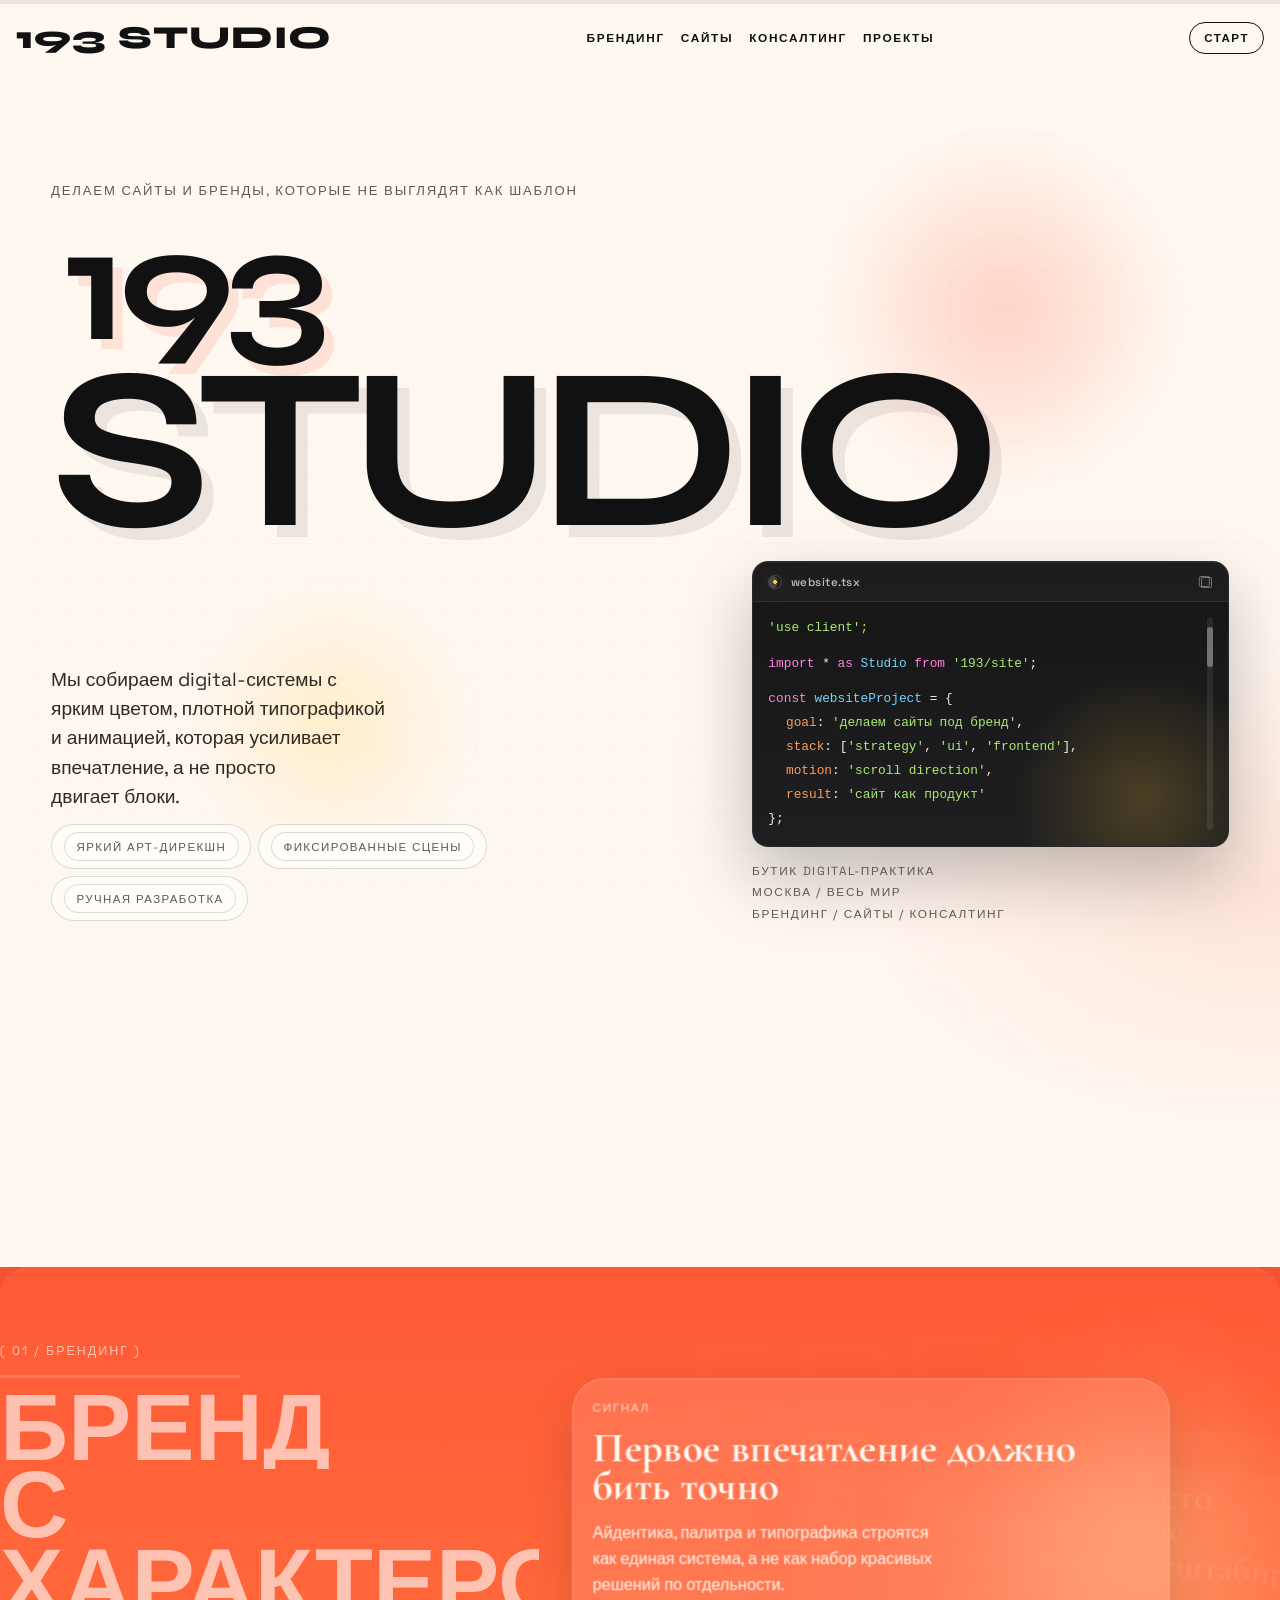
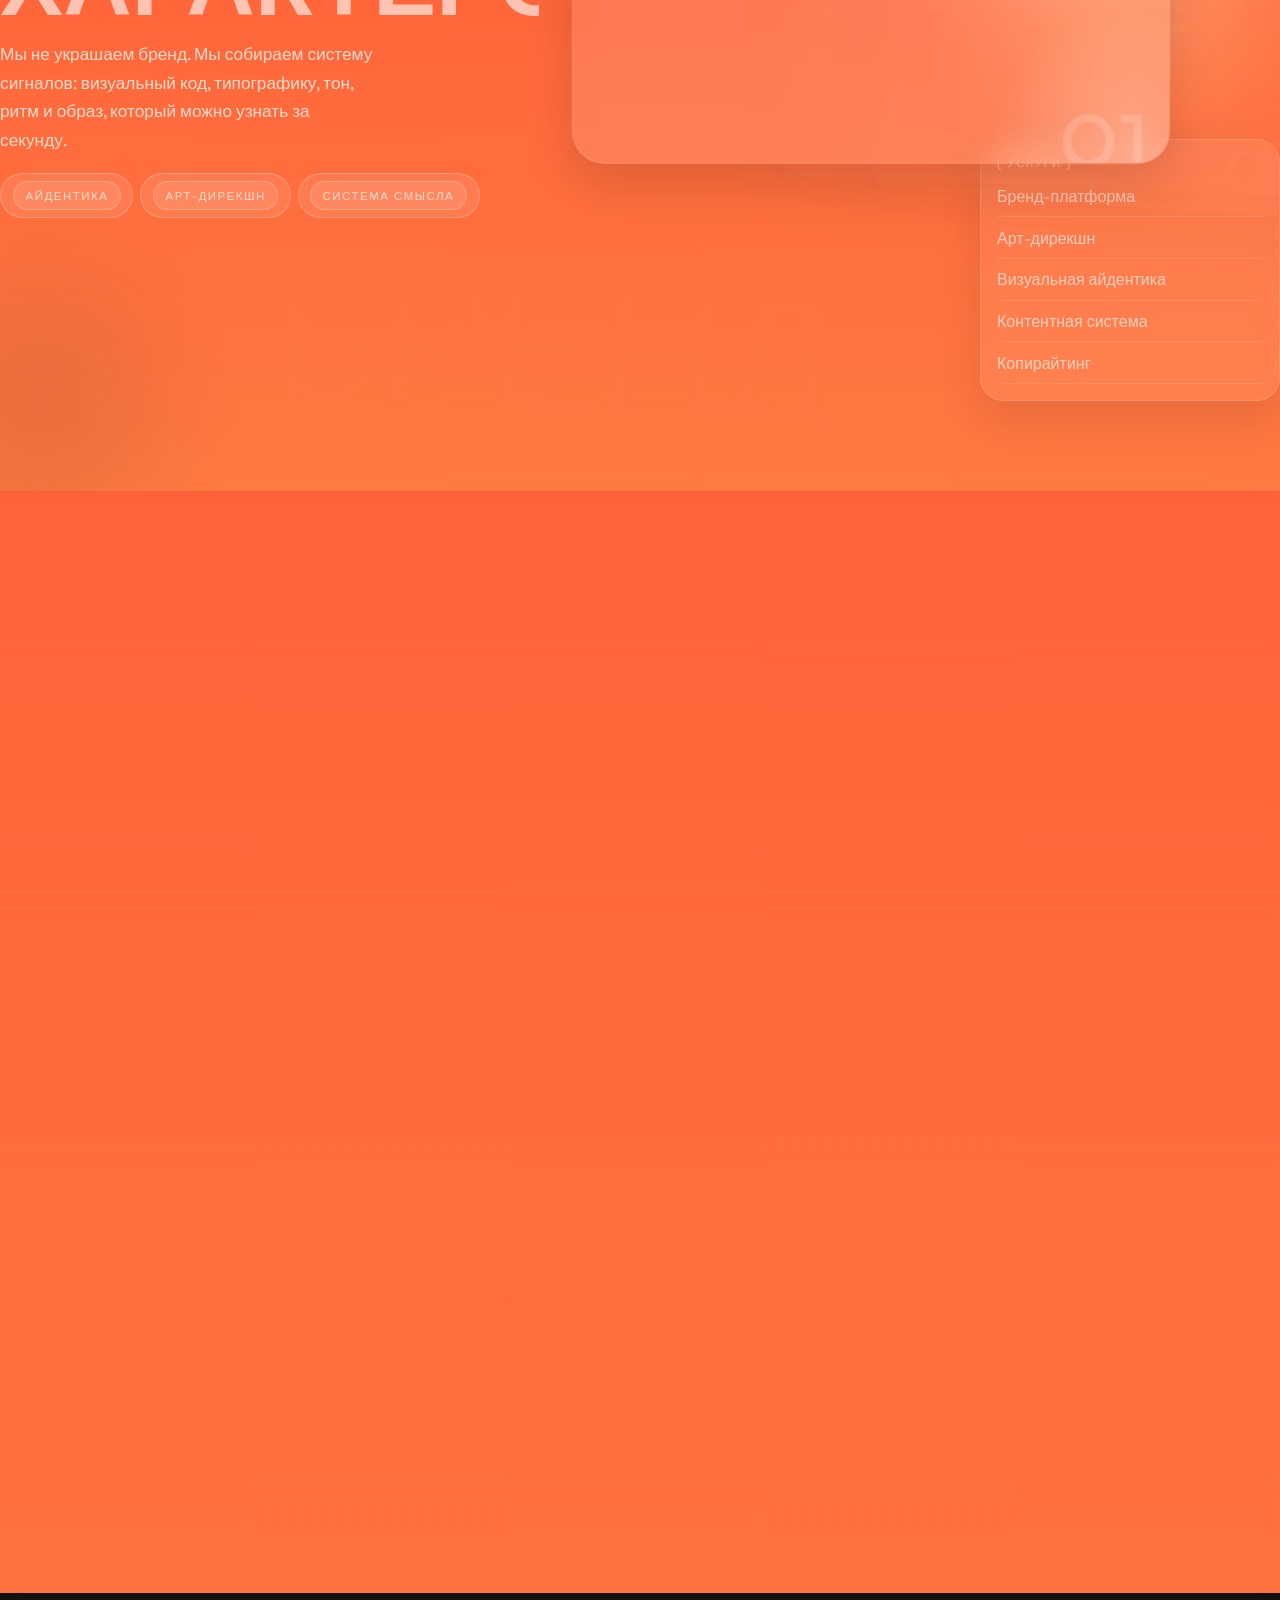
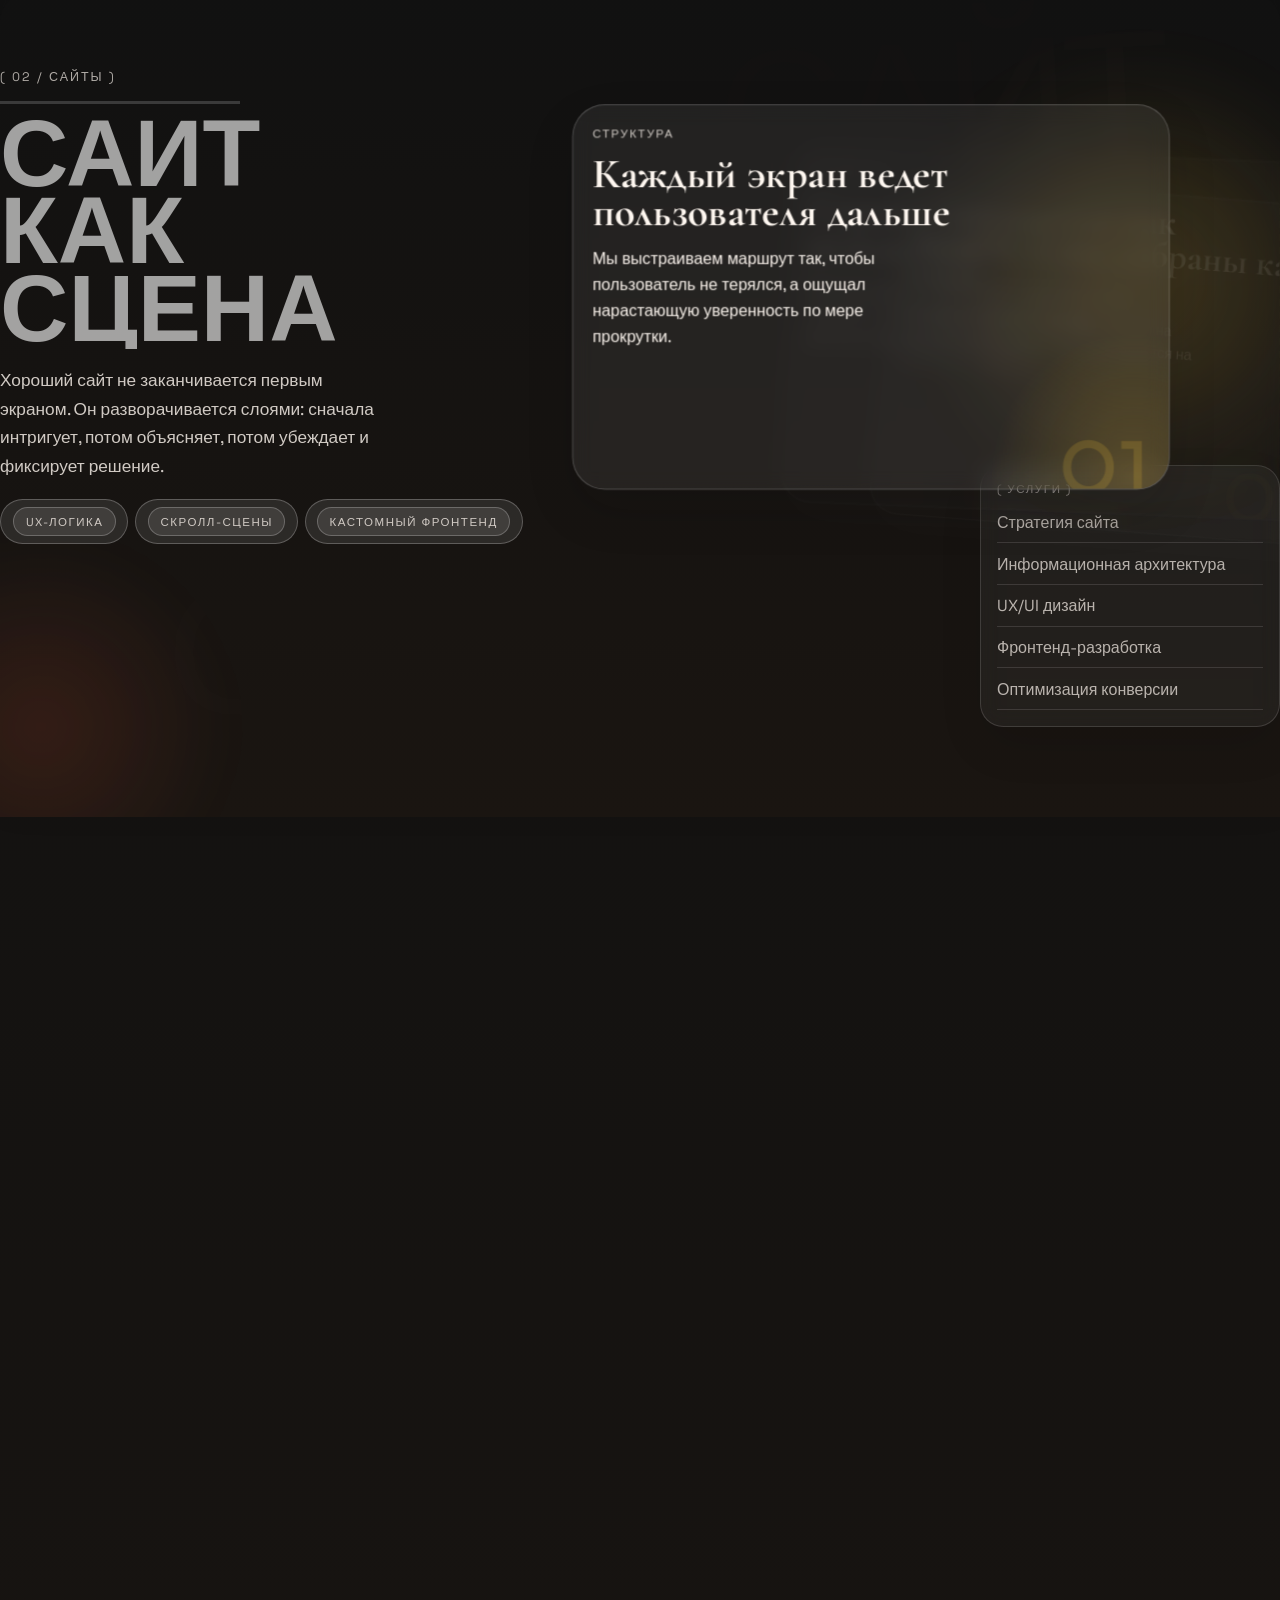
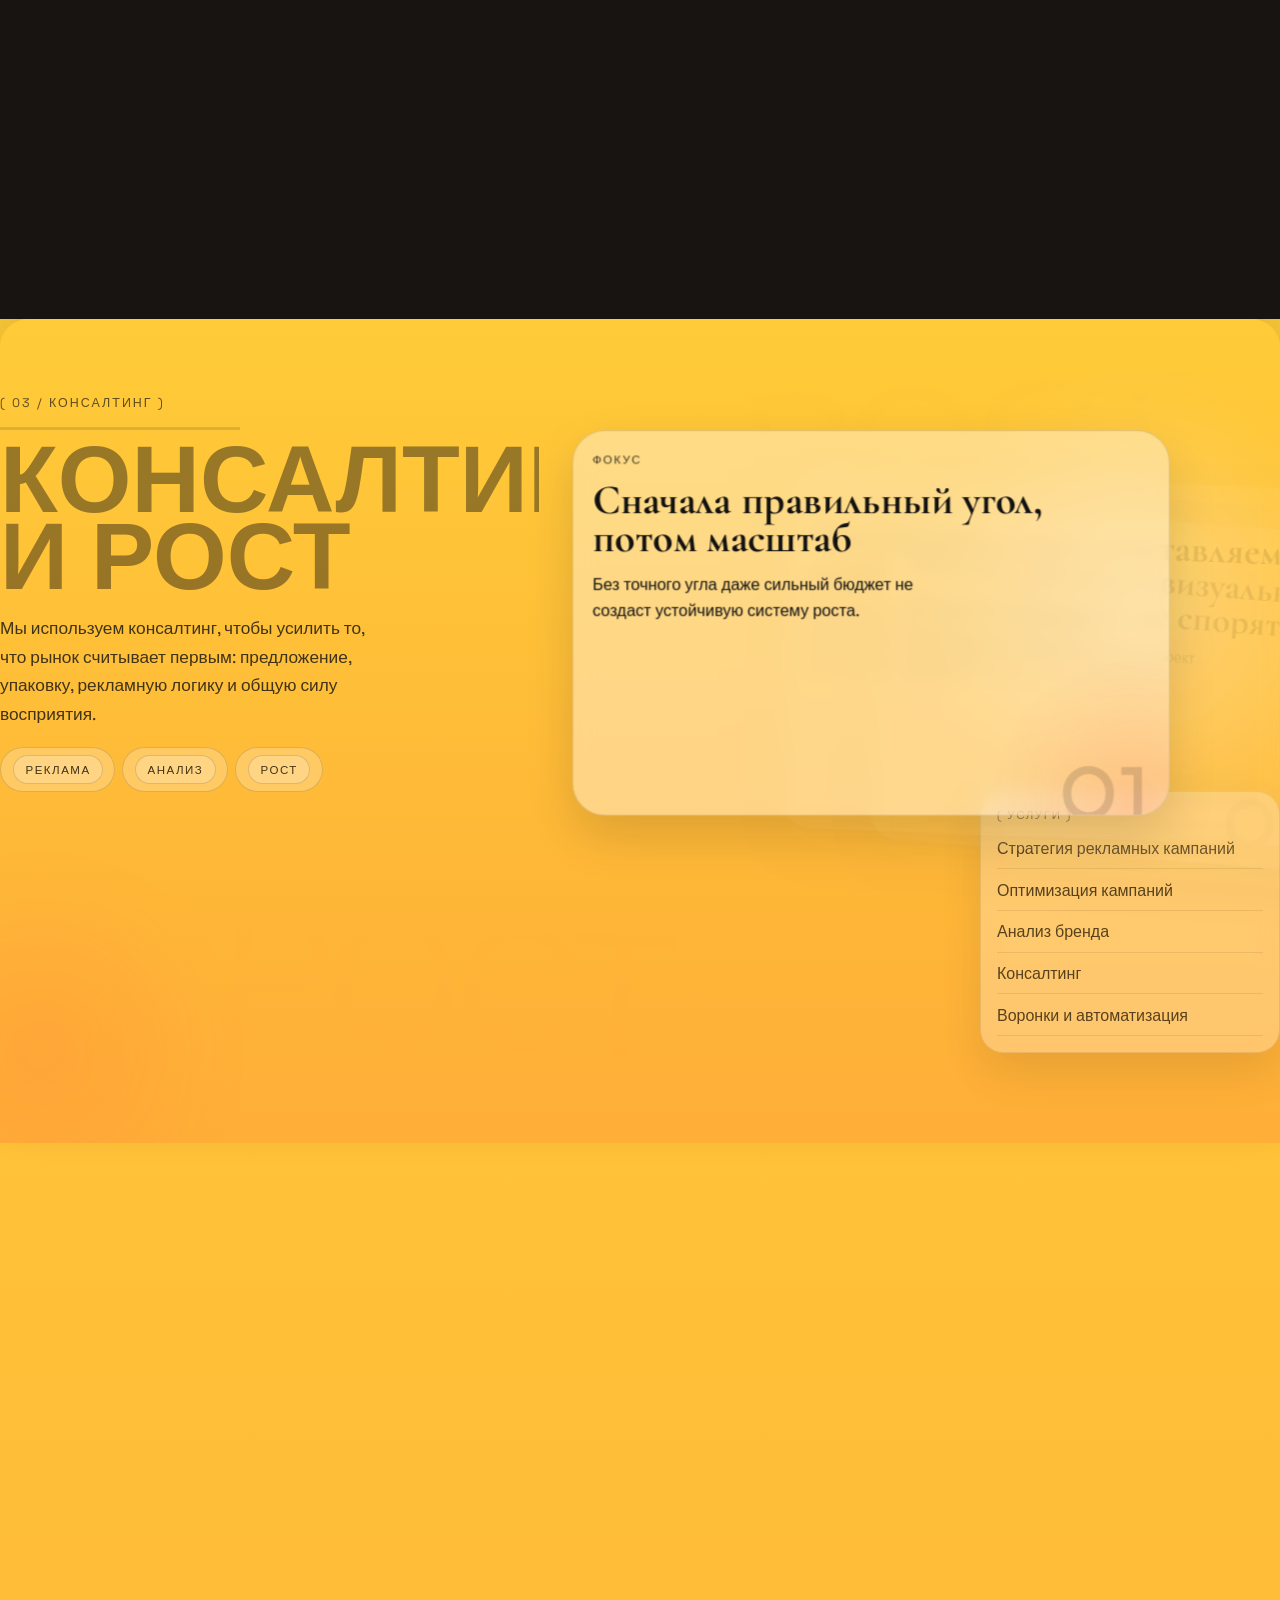
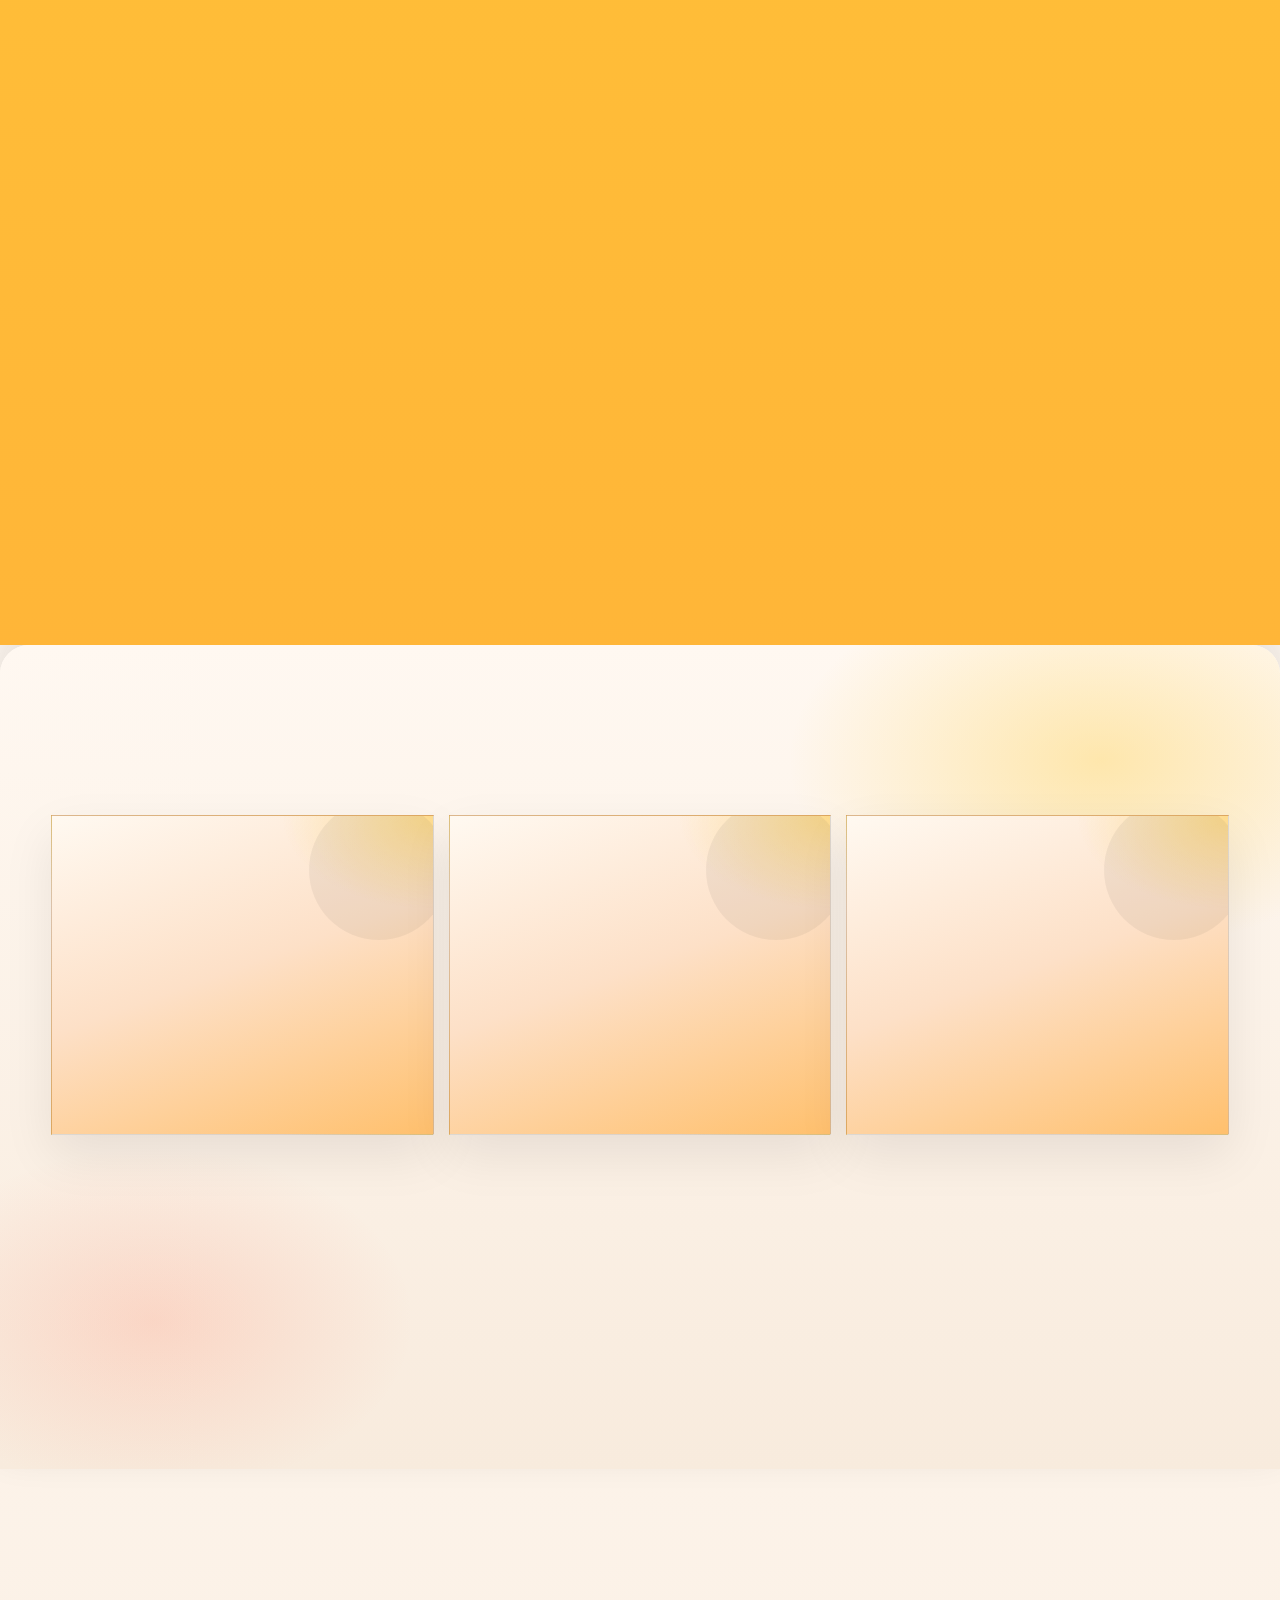
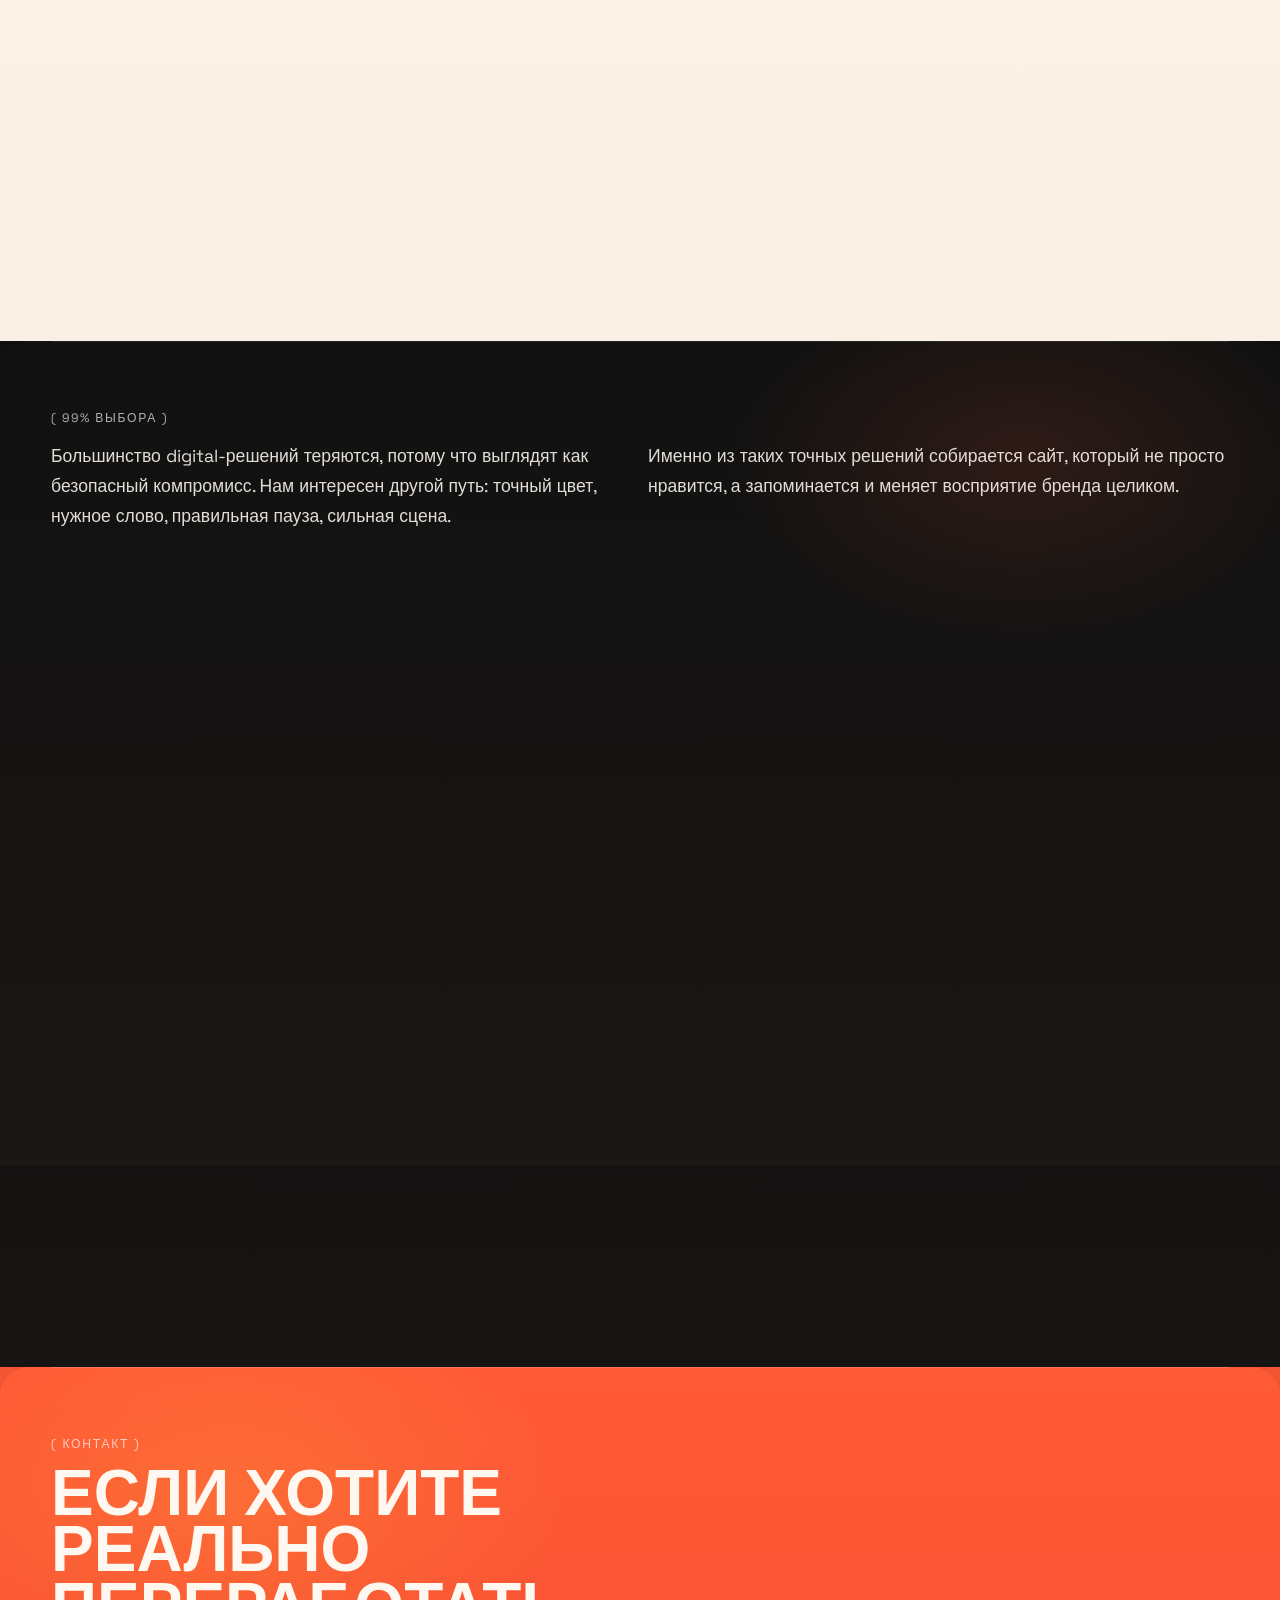
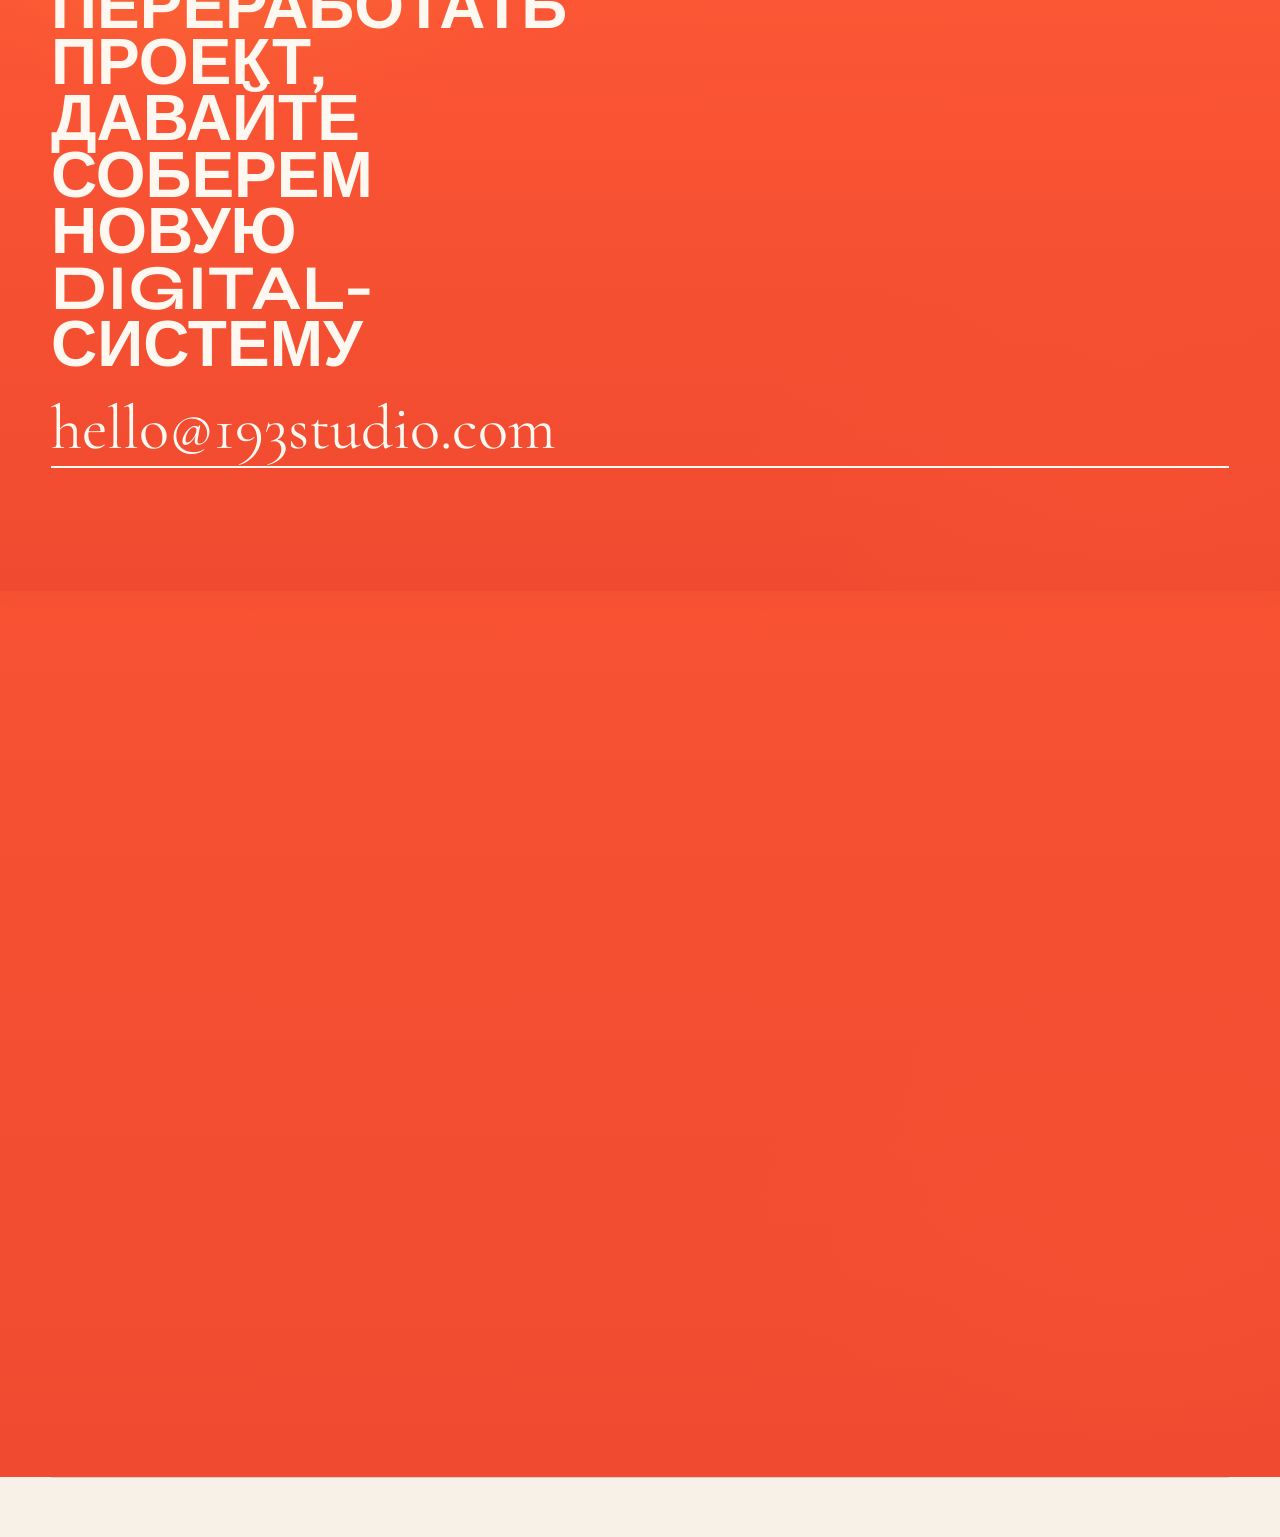
==== commit 88f44c98: "Bust cache for latest mobile fixes" ====
--- a/index.html
+++ b/index.html
@@ -8,7 +8,7 @@
   <link rel="preconnect" href="https://fonts.googleapis.com" />
   <link rel="preconnect" href="https://fonts.gstatic.com" crossorigin />
   <link href="https://fonts.googleapis.com/css2?family=Cormorant+Garamond:wght@500;600;700&family=Space+Grotesk:wght@400;500;700&family=Syne:wght@500;700;800&display=swap" rel="stylesheet" />
-  <link rel="stylesheet" href="styles.css?v=20260404-25" />
+  <link rel="stylesheet" href="styles.css?v=20260405-26" />
 </head>
 <body>
   <div class="scroll-progress" aria-hidden="true"><span id="scrollProgress"></span></div>
@@ -310,6 +310,6 @@
     <p>Брендинг + сайты + консалтинг</p>
   </footer>
 
-  <script src="script.js?v=20260404-25"></script>
+  <script src="script.js?v=20260405-26"></script>
 </body>
 </html>
--- a/styles.css
+++ b/styles.css
@@ -1597,17 +1597,34 @@
     width: min(88vw, 680px);
   }
 
-  .stack-pin {
-    position: relative;
-    top: 0;
-    min-height: auto;
-  }
-
+  .stack-scene,
   .story-stage,
   .projects,
   .manifest,
   .contact {
-    margin-top: 0;
+    overflow: visible;
+  }
+
+  .hero-pin {
+    position: relative;
+    top: 0;
+    min-height: auto;
+  }
+
+  .story-stage {
+    min-height: 185svh;
+    margin-top: -16svh;
+  }
+
+  .stage-branding {
+    margin-top: -20svh;
+  }
+
+  .projects,
+  .manifest,
+  .contact {
+    min-height: 145svh;
+    margin-top: -12svh;
   }
 
   .stage-pin,
@@ -1737,13 +1754,13 @@
   }
 
   .story-stage {
-    min-height: auto;
+    min-height: 185svh;
   }
 
   .stage-pin {
-    position: relative;
-    top: 0;
-    min-height: auto;
+    position: sticky;
+    top: 60px;
+    min-height: calc(100svh - 60px);
     gap: 1rem;
     padding: 1.8rem 0 1.95rem;
   }
@@ -1868,15 +1885,23 @@
   .projects,
   .manifest,
   .contact {
-    min-height: auto;
+    min-height: 145svh;
   }
 
   .projects-head h2 {
     font-size: clamp(1.28rem, 7vw, 1.9rem);
   }
 
+  .projects-pin,
+  .manifest-pin,
+  .contact-pin {
+    position: sticky;
+    top: 60px;
+    min-height: calc(100svh - 60px);
+  }
+
   .projects-surface {
-    min-height: auto;
+    min-height: calc(100svh - 60px);
     padding: 2.8rem 0;
   }
 
@@ -1891,7 +1916,7 @@
 
   .manifest-surface,
   .contact-surface {
-    min-height: auto;
+    min-height: calc(100svh - 60px);
     padding-top: 3rem;
   }
 
@@ -2008,8 +2033,36 @@
   }
 
   .stage-pin {
+    top: 56px;
+    min-height: calc(100svh - 56px);
     gap: 0.82rem;
     padding: 1.5rem 0 1.65rem;
+  }
+
+  .projects,
+  .manifest,
+  .contact {
+    min-height: 140svh;
+    margin-top: -10svh;
+  }
+
+  .story-stage {
+    min-height: 175svh;
+    margin-top: -14svh;
+  }
+
+  .stage-branding {
+    margin-top: -18svh;
+  }
+
+  .projects-pin,
+  .manifest-pin,
+  .contact-pin,
+  .projects-surface,
+  .manifest-surface,
+  .contact-surface {
+    top: 56px;
+    min-height: calc(100svh - 56px);
   }
 
   .stage-title span {
